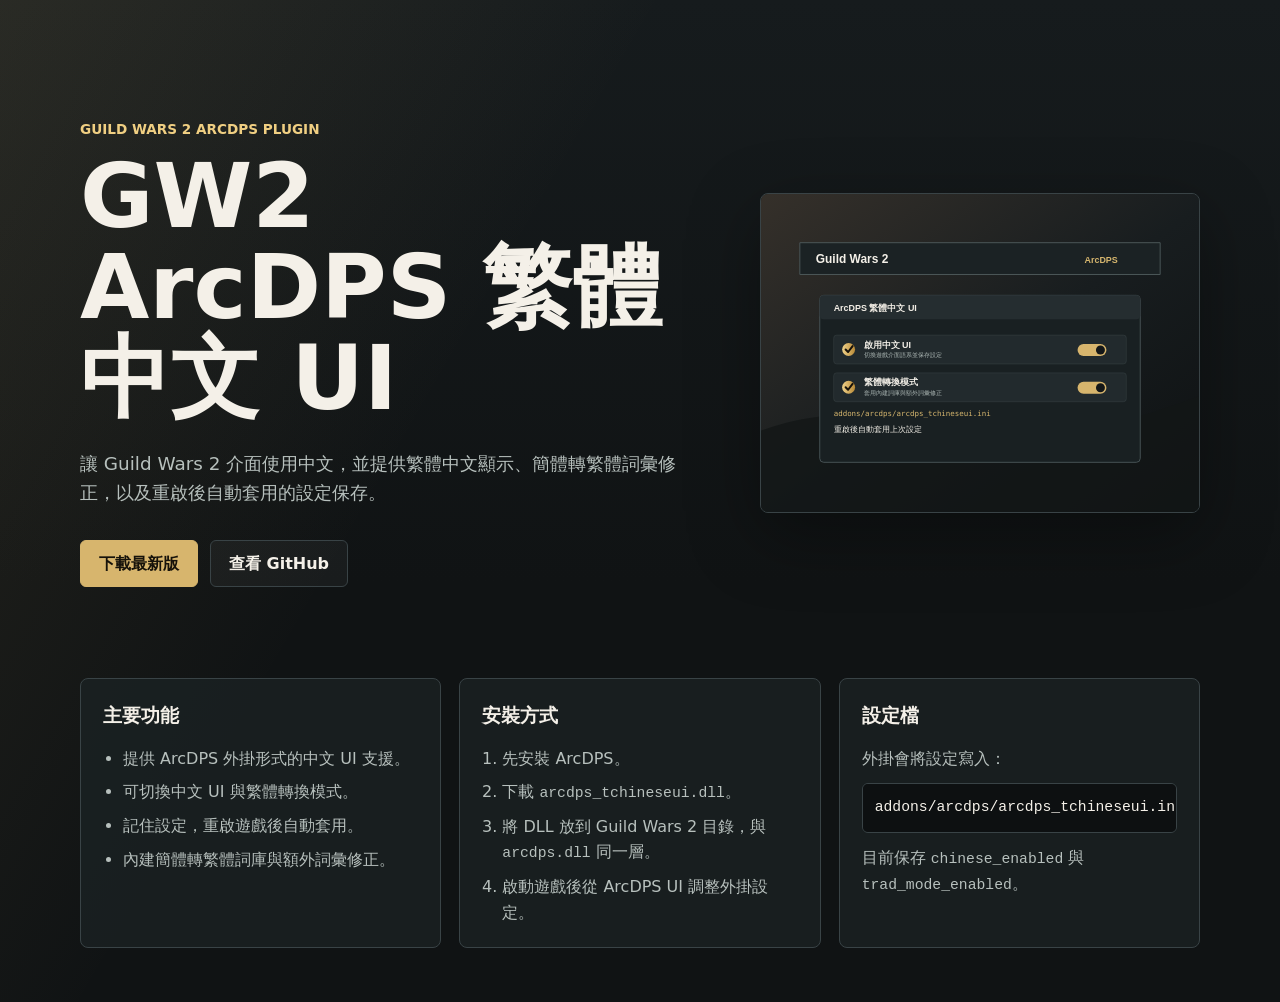
==== docs/index.html @ 7a583721 "docs: add GitHub Pages site" ====
<!doctype html>
<html lang="zh-Hant">
  <head>
    <meta charset="utf-8">
    <meta name="viewport" content="width=device-width, initial-scale=1">
    <meta name="description" content="GW2 ArcDPS 繁體中文 UI 外掛，提供 Guild Wars 2 中文介面、繁體轉換與設定保存。">
    <title>GW2 ArcDPS 繁體中文 UI</title>
    <link rel="stylesheet" href="./styles.css">
  </head>
  <body>
    <main>
      <section class="hero" aria-labelledby="page-title">
        <div class="hero-copy">
          <p class="eyebrow">Guild Wars 2 ArcDPS Plugin</p>
          <h1 id="page-title">GW2 ArcDPS 繁體中文 UI</h1>
          <p class="lead">
            讓 Guild Wars 2 介面使用中文，並提供繁體中文顯示、簡體轉繁體詞彙修正，以及重啟後自動套用的設定保存。
          </p>
          <div class="actions" aria-label="主要操作">
            <a class="button primary" href="https://github.com/jakeuj/GW2-ArcDPS-TChineseUI/releases/latest">下載最新版</a>
            <a class="button secondary" href="https://github.com/jakeuj/GW2-ArcDPS-TChineseUI">查看 GitHub</a>
          </div>
        </div>
        <div class="preview" aria-label="外掛介面預覽">
          <img src="./assets/plugin-preview.svg" alt="ArcDPS 繁體中文 UI 外掛介面預覽">
        </div>
      </section>

      <section class="content-grid" aria-label="外掛資訊">
        <article>
          <h2>主要功能</h2>
          <ul>
            <li>提供 ArcDPS 外掛形式的中文 UI 支援。</li>
            <li>可切換中文 UI 與繁體轉換模式。</li>
            <li>記住設定，重啟遊戲後自動套用。</li>
            <li>內建簡體轉繁體詞庫與額外詞彙修正。</li>
          </ul>
        </article>

        <article>
          <h2>安裝方式</h2>
          <ol>
            <li>先安裝 ArcDPS。</li>
            <li>下載 <code>arcdps_tchineseui.dll</code>。</li>
            <li>將 DLL 放到 Guild Wars 2 目錄，與 <code>arcdps.dll</code> 同一層。</li>
            <li>啟動遊戲後從 ArcDPS UI 調整外掛設定。</li>
          </ol>
        </article>

        <article>
          <h2>設定檔</h2>
          <p>外掛會將設定寫入：</p>
          <pre><code>addons/arcdps/arcdps_tchineseui.ini</code></pre>
          <p>目前保存 <code>chinese_enabled</code> 與 <code>trad_mode_enabled</code>。</p>
        </article>
      </section>
    </main>
  </body>
</html>
---- docs/styles.css ----
:root {
  color-scheme: dark;
  --bg: #101314;
  --panel: #1a2022;
  --panel-strong: #242b2e;
  --text: #f4f0e8;
  --muted: #b7c0bd;
  --accent: #d7b56d;
  --accent-strong: #f0cf82;
  --line: #394346;
}

* {
  box-sizing: border-box;
}

body {
  margin: 0;
  min-height: 100vh;
  background:
    linear-gradient(120deg, rgba(215, 181, 109, 0.10), transparent 36%),
    linear-gradient(180deg, #161b1d 0%, var(--bg) 58%);
  color: var(--text);
  font-family: Inter, "Noto Sans TC", "Microsoft JhengHei", system-ui, sans-serif;
  line-height: 1.6;
}

main {
  width: min(1120px, calc(100% - 32px));
  margin: 0 auto;
  padding: 56px 0;
}

.hero {
  display: grid;
  grid-template-columns: minmax(0, 1fr) minmax(320px, 440px);
  gap: 48px;
  align-items: center;
  min-height: 66vh;
}

.eyebrow {
  margin: 0 0 10px;
  color: var(--accent-strong);
  font-size: 0.85rem;
  font-weight: 700;
  text-transform: uppercase;
}

h1 {
  margin: 0;
  max-width: 760px;
  font-size: clamp(2.5rem, 7vw, 5.8rem);
  line-height: 1.02;
  letter-spacing: 0;
}

.lead {
  max-width: 680px;
  margin: 24px 0 0;
  color: var(--muted);
  font-size: 1.15rem;
}

.actions {
  display: flex;
  flex-wrap: wrap;
  gap: 12px;
  margin-top: 32px;
}

.button {
  display: inline-flex;
  align-items: center;
  justify-content: center;
  min-height: 44px;
  padding: 10px 18px;
  border: 1px solid var(--line);
  border-radius: 6px;
  color: var(--text);
  font-weight: 700;
  text-decoration: none;
}

.button.primary {
  background: var(--accent);
  border-color: var(--accent);
  color: #16120a;
}

.button.secondary {
  background: rgba(255, 255, 255, 0.04);
}

.preview {
  overflow: hidden;
  border: 1px solid var(--line);
  border-radius: 8px;
  background: var(--panel);
  box-shadow: 0 22px 70px rgba(0, 0, 0, 0.35);
}

.preview img {
  display: block;
  width: 100%;
  height: auto;
}

.content-grid {
  display: grid;
  grid-template-columns: repeat(3, minmax(0, 1fr));
  gap: 18px;
  margin-top: 28px;
}

article {
  min-height: 100%;
  padding: 22px;
  border: 1px solid var(--line);
  border-radius: 8px;
  background: rgba(26, 32, 34, 0.88);
}

h2 {
  margin: 0 0 14px;
  font-size: 1.2rem;
  letter-spacing: 0;
}

ul,
ol {
  margin: 0;
  padding-left: 1.25rem;
  color: var(--muted);
}

li + li {
  margin-top: 8px;
}

p {
  margin: 0;
  color: var(--muted);
}

p + pre,
pre + p {
  margin-top: 12px;
}

code {
  font-family: "SFMono-Regular", Consolas, monospace;
  font-size: 0.92em;
}

pre {
  overflow-x: auto;
  margin: 0;
  padding: 12px;
  border: 1px solid var(--line);
  border-radius: 6px;
  background: #0d1011;
}

@media (max-width: 880px) {
  main {
    padding: 32px 0;
  }

  .hero,
  .content-grid {
    grid-template-columns: 1fr;
  }

  .hero {
    gap: 28px;
    min-height: auto;
  }
}
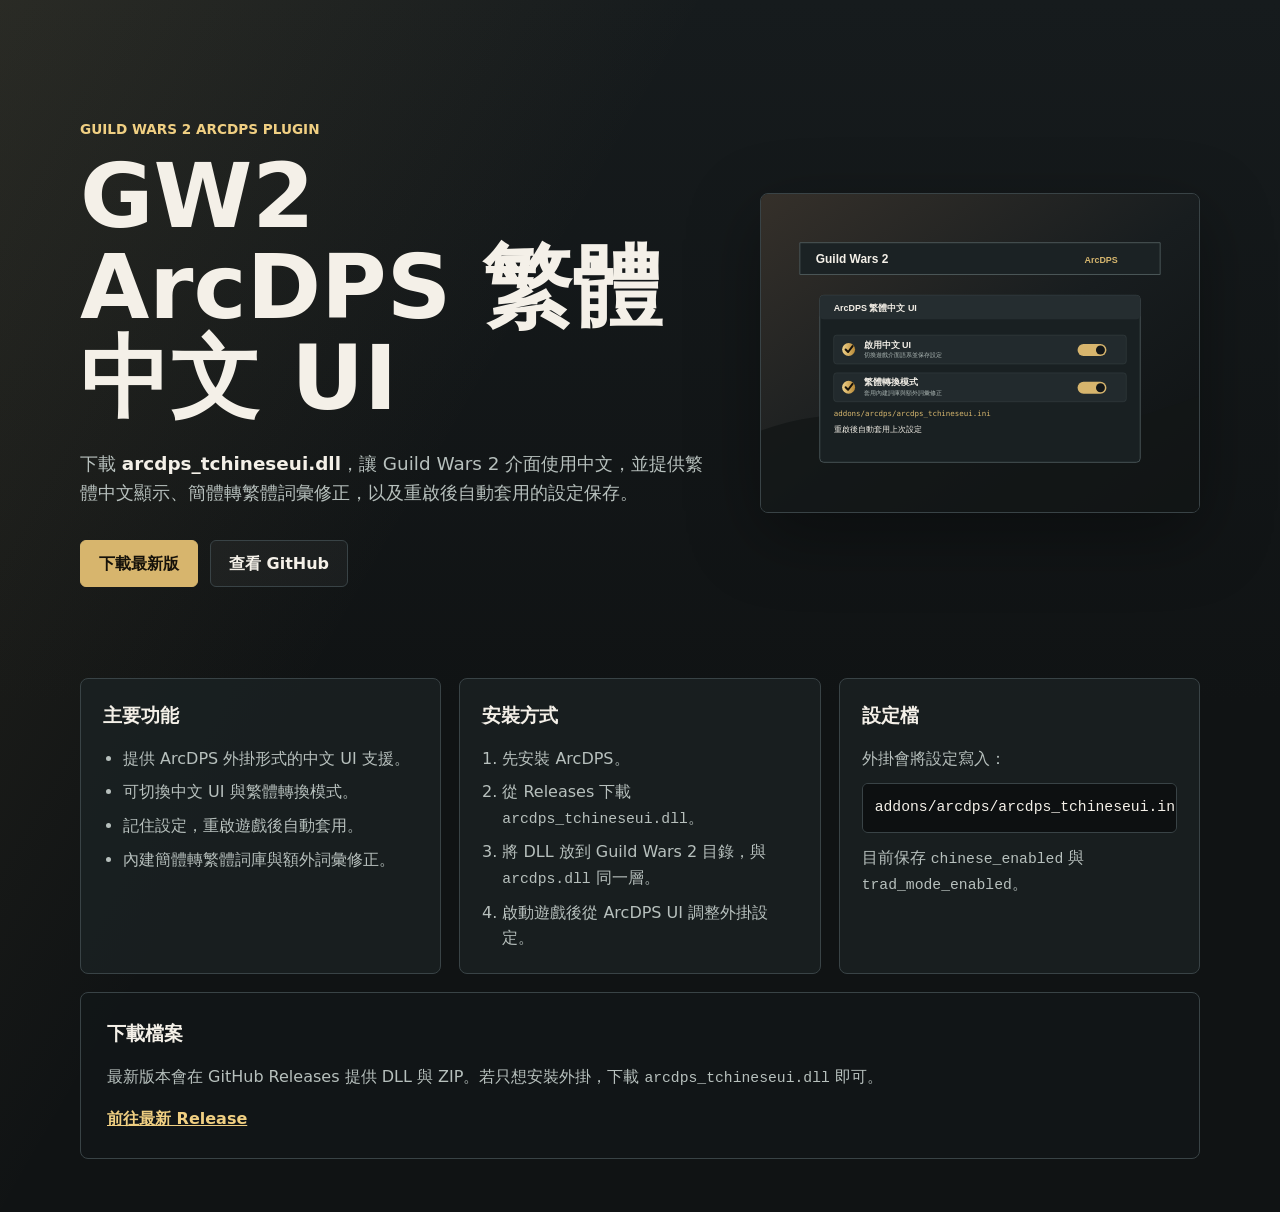
==== commit 41ec5285: "docs: optimize Pages SEO and custom domain" ====
--- a/docs/index.html
+++ b/docs/index.html
@@ -3,8 +3,23 @@
   <head>
     <meta charset="utf-8">
     <meta name="viewport" content="width=device-width, initial-scale=1">
-    <meta name="description" content="GW2 ArcDPS 繁體中文 UI 外掛，提供 Guild Wars 2 中文介面、繁體轉換與設定保存。">
-    <title>GW2 ArcDPS 繁體中文 UI</title>
+    <meta name="description" content="GW2 ArcDPS 繁體中文 UI 外掛，提供 Guild Wars 2 中文介面、繁體轉換、詞彙修正與設定保存。下載 arcdps_tchineseui.dll 並放到 GW2 目錄即可使用。">
+    <meta name="robots" content="index,follow,max-image-preview:large">
+    <meta name="theme-color" content="#101314">
+    <link rel="canonical" href="https://gw2.jakeuj.com/">
+    <meta property="og:locale" content="zh_TW">
+    <meta property="og:type" content="website">
+    <meta property="og:site_name" content="GW2 ArcDPS 繁體中文 UI">
+    <meta property="og:title" content="GW2 ArcDPS 繁體中文 UI 外掛">
+    <meta property="og:description" content="提供 Guild Wars 2 中文介面、繁體轉換、詞彙修正與設定保存的 ArcDPS 外掛。">
+    <meta property="og:url" content="https://gw2.jakeuj.com/">
+    <meta property="og:image" content="https://gw2.jakeuj.com/assets/plugin-preview.svg">
+    <meta property="og:image:alt" content="GW2 ArcDPS 繁體中文 UI 外掛介面預覽">
+    <meta name="twitter:card" content="summary_large_image">
+    <meta name="twitter:title" content="GW2 ArcDPS 繁體中文 UI 外掛">
+    <meta name="twitter:description" content="提供 Guild Wars 2 中文介面、繁體轉換、詞彙修正與設定保存的 ArcDPS 外掛。">
+    <meta name="twitter:image" content="https://gw2.jakeuj.com/assets/plugin-preview.svg">
+    <title>GW2 ArcDPS 繁體中文 UI 外掛 | Guild Wars 2 中文介面</title>
     <link rel="stylesheet" href="./styles.css">
   </head>
   <body>
@@ -14,7 +29,7 @@
           <p class="eyebrow">Guild Wars 2 ArcDPS Plugin</p>
           <h1 id="page-title">GW2 ArcDPS 繁體中文 UI</h1>
           <p class="lead">
-            讓 Guild Wars 2 介面使用中文，並提供繁體中文顯示、簡體轉繁體詞彙修正，以及重啟後自動套用的設定保存。
+            下載 <strong>arcdps_tchineseui.dll</strong>，讓 Guild Wars 2 介面使用中文，並提供繁體中文顯示、簡體轉繁體詞彙修正，以及重啟後自動套用的設定保存。
           </p>
           <div class="actions" aria-label="主要操作">
             <a class="button primary" href="https://github.com/jakeuj/GW2-ArcDPS-TChineseUI/releases/latest">下載最新版</a>
@@ -41,7 +56,7 @@
           <h2>安裝方式</h2>
           <ol>
             <li>先安裝 ArcDPS。</li>
-            <li>下載 <code>arcdps_tchineseui.dll</code>。</li>
+            <li>從 Releases 下載 <code>arcdps_tchineseui.dll</code>。</li>
             <li>將 DLL 放到 Guild Wars 2 目錄，與 <code>arcdps.dll</code> 同一層。</li>
             <li>啟動遊戲後從 ArcDPS UI 調整外掛設定。</li>
           </ol>
@@ -54,6 +69,15 @@
           <p>目前保存 <code>chinese_enabled</code> 與 <code>trad_mode_enabled</code>。</p>
         </article>
       </section>
+
+      <section class="details" aria-labelledby="download-title">
+        <h2 id="download-title">下載檔案</h2>
+        <p>
+          最新版本會在 GitHub Releases 提供 DLL 與 ZIP。若只想安裝外掛，下載
+          <code>arcdps_tchineseui.dll</code> 即可。
+        </p>
+        <a class="text-link" href="https://github.com/jakeuj/GW2-ArcDPS-TChineseUI/releases/latest">前往最新 Release</a>
+      </section>
     </main>
   </body>
 </html>
--- a/docs/styles.css
+++ b/docs/styles.css
@@ -62,6 +62,11 @@
   font-size: 1.15rem;
 }
 
+.lead strong {
+  color: var(--text);
+  font-weight: 700;
+}
+
 .actions {
   display: flex;
   flex-wrap: wrap;
@@ -121,6 +126,14 @@
   background: rgba(26, 32, 34, 0.88);
 }
 
+.details {
+  margin-top: 18px;
+  padding: 26px;
+  border: 1px solid var(--line);
+  border-radius: 8px;
+  background: rgba(18, 22, 23, 0.92);
+}
+
 h2 {
   margin: 0 0 14px;
   font-size: 1.2rem;
@@ -146,6 +159,13 @@
 p + pre,
 pre + p {
   margin-top: 12px;
+}
+
+.text-link {
+  display: inline-flex;
+  margin-top: 16px;
+  color: var(--accent-strong);
+  font-weight: 700;
 }
 
 code {
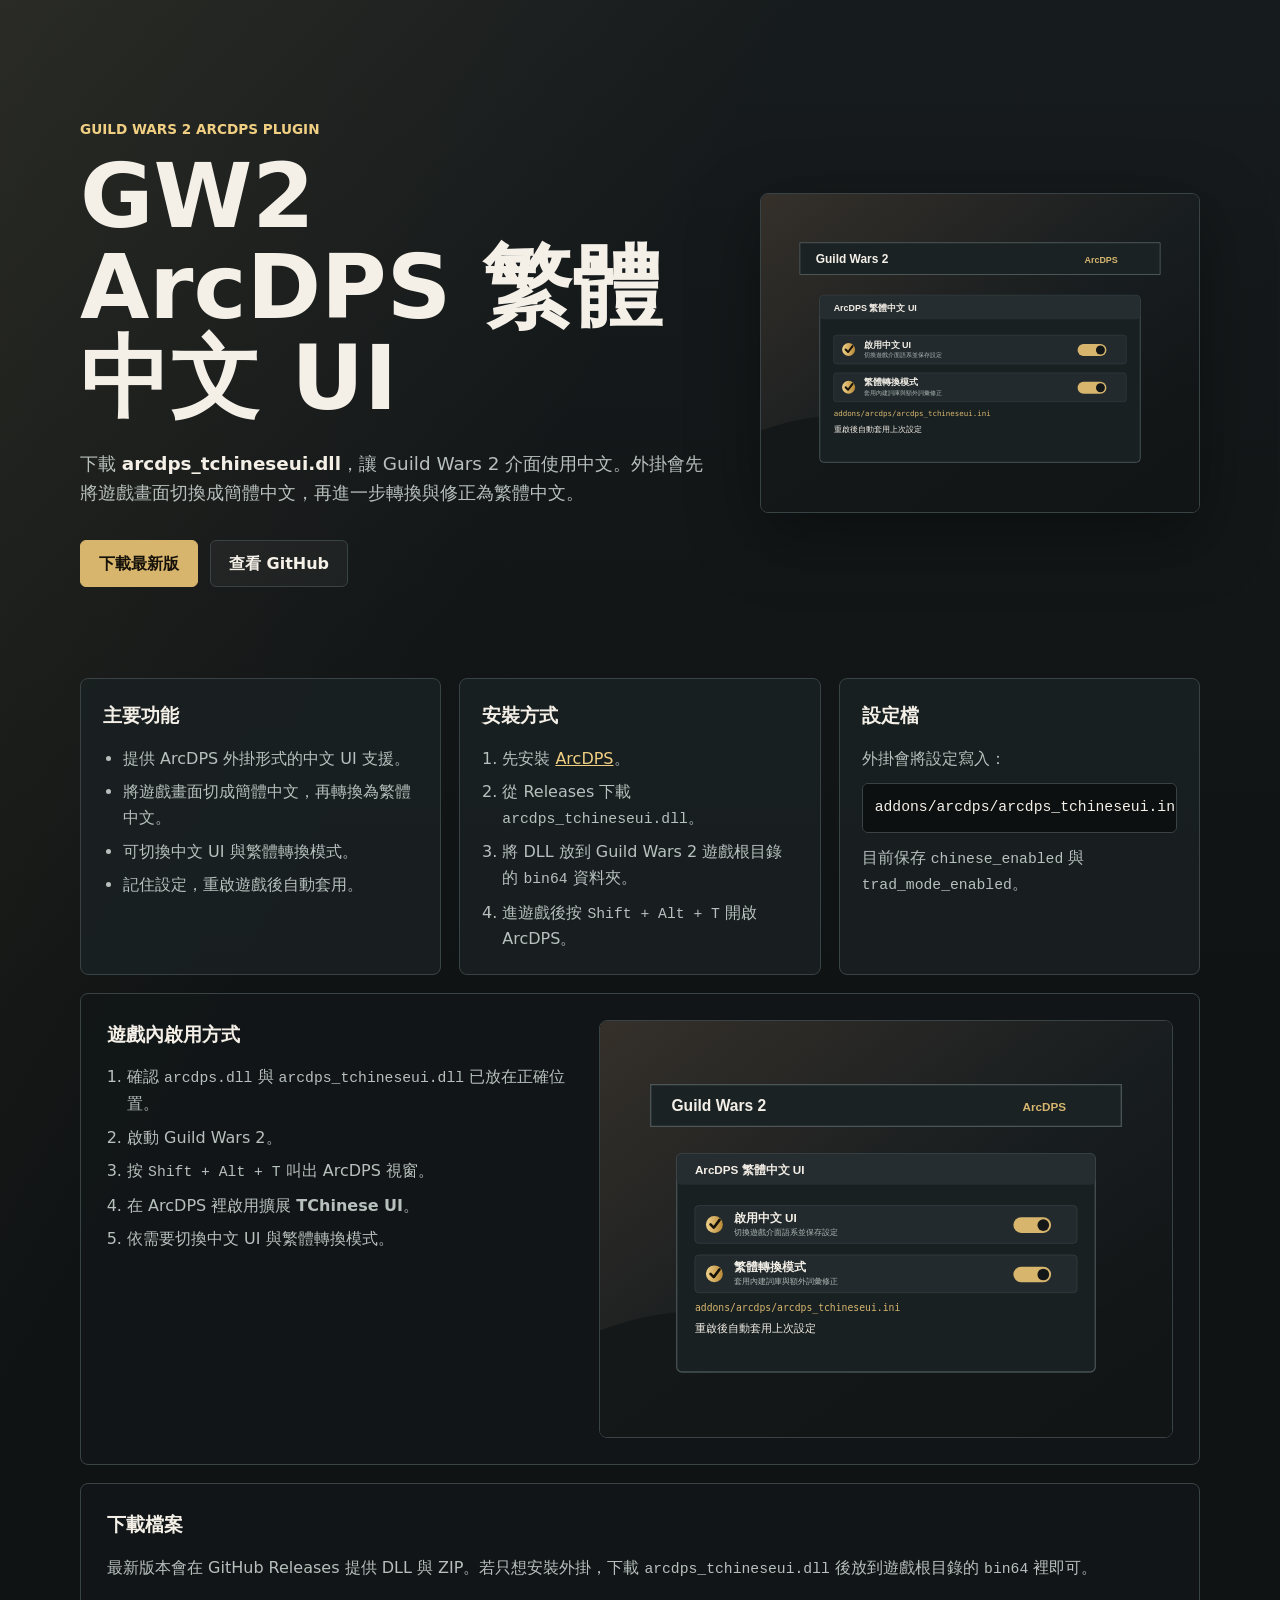
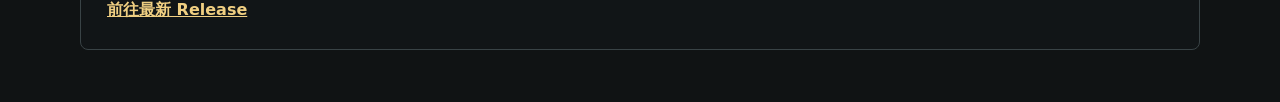
==== commit 7e22f685: "docs: improve installation instructions" ====
--- a/docs/index.html
+++ b/docs/index.html
@@ -3,7 +3,7 @@
   <head>
     <meta charset="utf-8">
     <meta name="viewport" content="width=device-width, initial-scale=1">
-    <meta name="description" content="GW2 ArcDPS 繁體中文 UI 外掛，提供 Guild Wars 2 中文介面、繁體轉換、詞彙修正與設定保存。下載 arcdps_tchineseui.dll 並放到 GW2 目錄即可使用。">
+    <meta name="description" content="GW2 ArcDPS 繁體中文 UI 外掛，提供 Guild Wars 2 中文介面。先將遊戲畫面切成簡體中文，再轉換與修正為繁體中文，並保存使用者設定。">
     <meta name="robots" content="index,follow,max-image-preview:large">
     <meta name="theme-color" content="#101314">
     <link rel="canonical" href="https://gw2.jakeuj.com/">
@@ -11,13 +11,13 @@
     <meta property="og:type" content="website">
     <meta property="og:site_name" content="GW2 ArcDPS 繁體中文 UI">
     <meta property="og:title" content="GW2 ArcDPS 繁體中文 UI 外掛">
-    <meta property="og:description" content="提供 Guild Wars 2 中文介面、繁體轉換、詞彙修正與設定保存的 ArcDPS 外掛。">
+    <meta property="og:description" content="提供 Guild Wars 2 中文介面的 ArcDPS 外掛，將遊戲畫面切成簡體中文後再轉換與修正為繁體中文。">
     <meta property="og:url" content="https://gw2.jakeuj.com/">
     <meta property="og:image" content="https://gw2.jakeuj.com/assets/plugin-preview.svg">
     <meta property="og:image:alt" content="GW2 ArcDPS 繁體中文 UI 外掛介面預覽">
     <meta name="twitter:card" content="summary_large_image">
     <meta name="twitter:title" content="GW2 ArcDPS 繁體中文 UI 外掛">
-    <meta name="twitter:description" content="提供 Guild Wars 2 中文介面、繁體轉換、詞彙修正與設定保存的 ArcDPS 外掛。">
+    <meta name="twitter:description" content="提供 Guild Wars 2 中文介面的 ArcDPS 外掛，將遊戲畫面切成簡體中文後再轉換與修正為繁體中文。">
     <meta name="twitter:image" content="https://gw2.jakeuj.com/assets/plugin-preview.svg">
     <title>GW2 ArcDPS 繁體中文 UI 外掛 | Guild Wars 2 中文介面</title>
     <link rel="stylesheet" href="./styles.css">
@@ -29,7 +29,7 @@
           <p class="eyebrow">Guild Wars 2 ArcDPS Plugin</p>
           <h1 id="page-title">GW2 ArcDPS 繁體中文 UI</h1>
           <p class="lead">
-            下載 <strong>arcdps_tchineseui.dll</strong>，讓 Guild Wars 2 介面使用中文，並提供繁體中文顯示、簡體轉繁體詞彙修正，以及重啟後自動套用的設定保存。
+            下載 <strong>arcdps_tchineseui.dll</strong>，讓 Guild Wars 2 介面使用中文。外掛會先將遊戲畫面切換成簡體中文，再進一步轉換與修正為繁體中文。
           </p>
           <div class="actions" aria-label="主要操作">
             <a class="button primary" href="https://github.com/jakeuj/GW2-ArcDPS-TChineseUI/releases/latest">下載最新版</a>
@@ -46,19 +46,19 @@
           <h2>主要功能</h2>
           <ul>
             <li>提供 ArcDPS 外掛形式的中文 UI 支援。</li>
+            <li>將遊戲畫面切成簡體中文，再轉換為繁體中文。</li>
             <li>可切換中文 UI 與繁體轉換模式。</li>
             <li>記住設定，重啟遊戲後自動套用。</li>
-            <li>內建簡體轉繁體詞庫與額外詞彙修正。</li>
           </ul>
         </article>
 
         <article>
           <h2>安裝方式</h2>
           <ol>
-            <li>先安裝 ArcDPS。</li>
+            <li>先安裝 <a href="https://www.deltaconnected.com/arcdps/">ArcDPS</a>。</li>
             <li>從 Releases 下載 <code>arcdps_tchineseui.dll</code>。</li>
-            <li>將 DLL 放到 Guild Wars 2 目錄，與 <code>arcdps.dll</code> 同一層。</li>
-            <li>啟動遊戲後從 ArcDPS UI 調整外掛設定。</li>
+            <li>將 DLL 放到 Guild Wars 2 遊戲根目錄的 <code>bin64</code> 資料夾。</li>
+            <li>進遊戲後按 <code>Shift + Alt + T</code> 開啟 ArcDPS。</li>
           </ol>
         </article>
 
@@ -70,11 +70,28 @@
         </article>
       </section>
 
+      <section class="walkthrough" aria-labelledby="usage-title">
+        <div>
+          <h2 id="usage-title">遊戲內啟用方式</h2>
+          <ol>
+            <li>確認 <code>arcdps.dll</code> 與 <code>arcdps_tchineseui.dll</code> 已放在正確位置。</li>
+            <li>啟動 Guild Wars 2。</li>
+            <li>按 <code>Shift + Alt + T</code> 叫出 ArcDPS 視窗。</li>
+            <li>在 ArcDPS 裡啟用擴展 <strong>TChinese UI</strong>。</li>
+            <li>依需要切換中文 UI 與繁體轉換模式。</li>
+          </ol>
+        </div>
+        <div class="effect" aria-label="TChinese UI 效果預覽">
+          <video autoplay loop muted playsinline preload="metadata" poster="./assets/plugin-preview.svg">
+            <source src="./assets/tchinese-ui-demo.mp4" type="video/mp4">
+          </video>
+        </div>
+      </section>
+
       <section class="details" aria-labelledby="download-title">
         <h2 id="download-title">下載檔案</h2>
         <p>
-          最新版本會在 GitHub Releases 提供 DLL 與 ZIP。若只想安裝外掛，下載
-          <code>arcdps_tchineseui.dll</code> 即可。
+          最新版本會在 GitHub Releases 提供 DLL 與 ZIP。若只想安裝外掛，下載 <code>arcdps_tchineseui.dll</code> 後放到遊戲根目錄的 <code>bin64</code> 裡即可。
         </p>
         <a class="text-link" href="https://github.com/jakeuj/GW2-ArcDPS-TChineseUI/releases/latest">前往最新 Release</a>
       </section>
--- a/docs/styles.css
+++ b/docs/styles.css
@@ -151,6 +151,10 @@
   margin-top: 8px;
 }
 
+a {
+  color: var(--accent-strong);
+}
+
 p {
   margin: 0;
   color: var(--muted);
@@ -168,6 +172,34 @@
   font-weight: 700;
 }
 
+.walkthrough {
+  display: grid;
+  grid-template-columns: minmax(0, 0.9fr) minmax(320px, 1.1fr);
+  gap: 22px;
+  margin-top: 18px;
+  padding: 26px;
+  border: 1px solid var(--line);
+  border-radius: 8px;
+  background: rgba(18, 22, 23, 0.92);
+}
+
+.walkthrough ol {
+  margin-top: 0;
+}
+
+.effect {
+  overflow: hidden;
+  border: 1px solid var(--line);
+  border-radius: 8px;
+  background: #0d1011;
+}
+
+.effect video {
+  display: block;
+  width: 100%;
+  height: auto;
+}
+
 code {
   font-family: "SFMono-Regular", Consolas, monospace;
   font-size: 0.92em;
@@ -188,6 +220,7 @@
   }
 
   .hero,
+  .walkthrough,
   .content-grid {
     grid-template-columns: 1fr;
   }
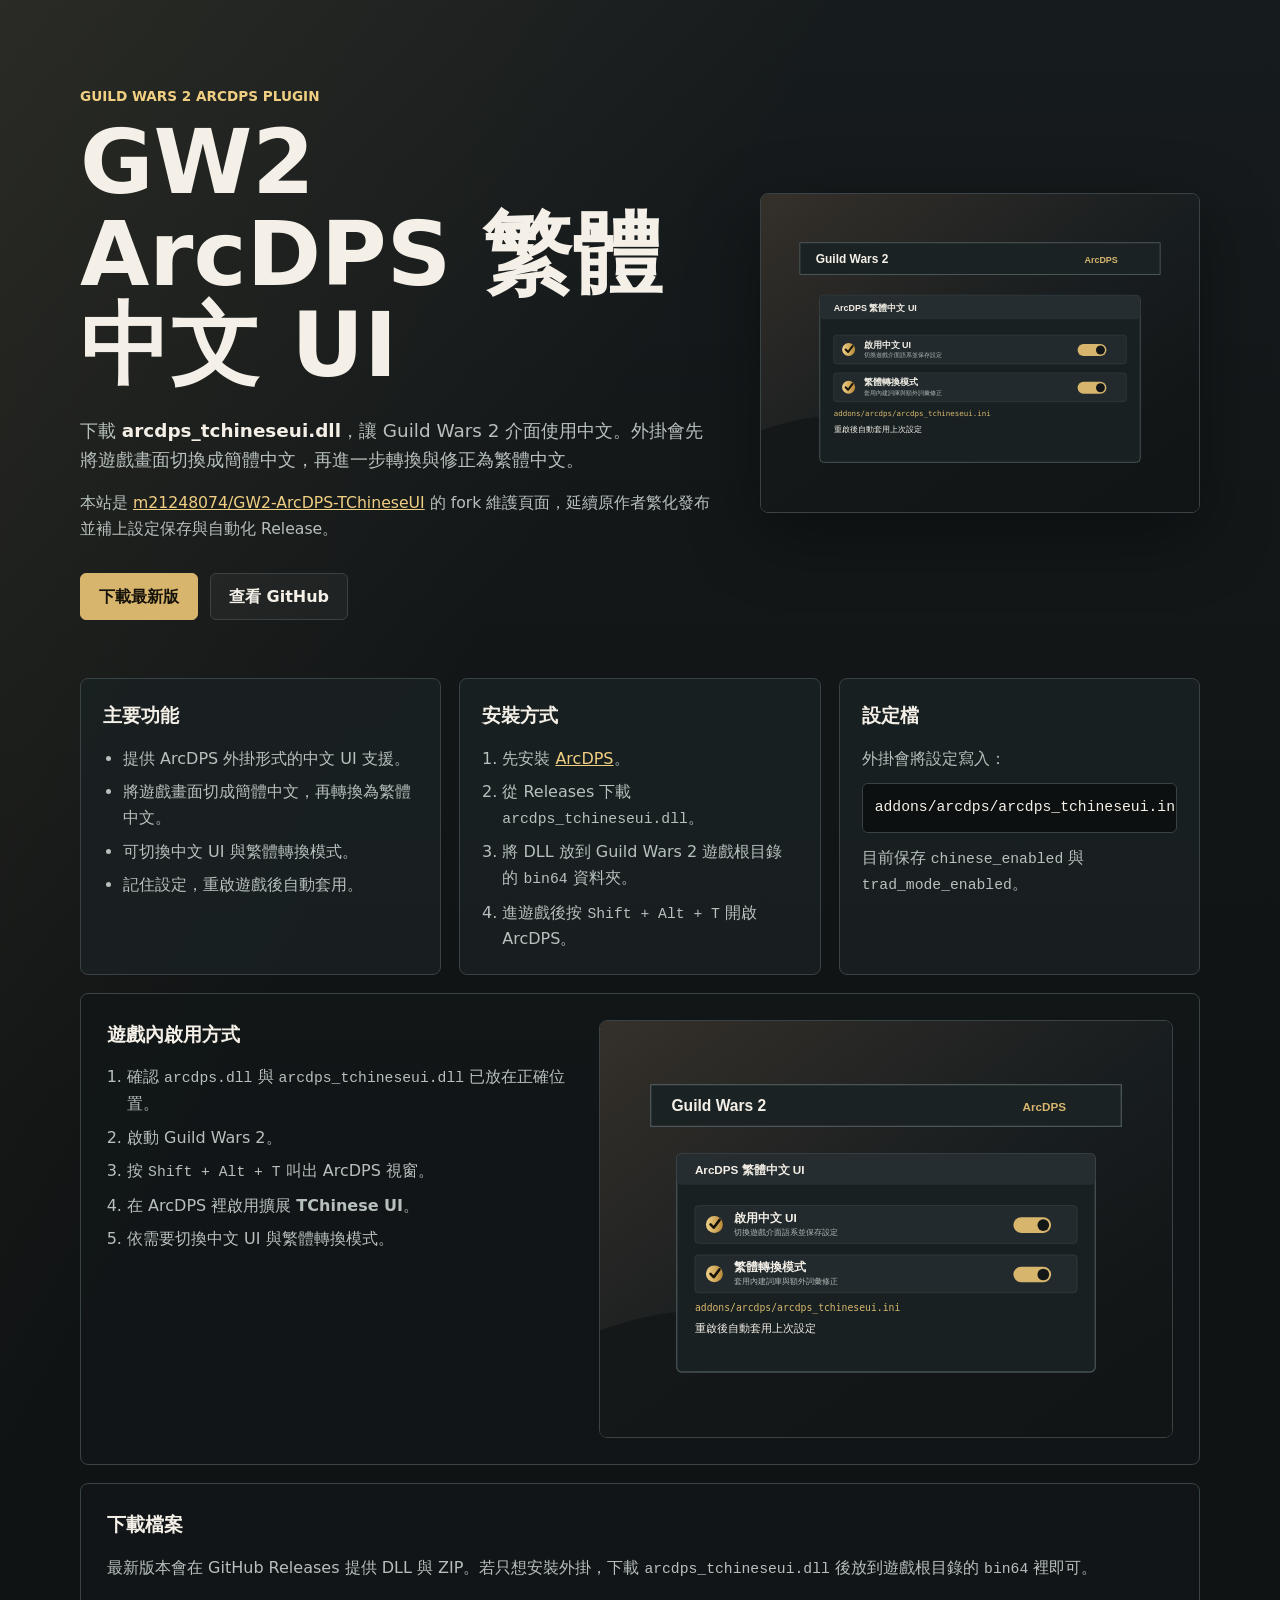
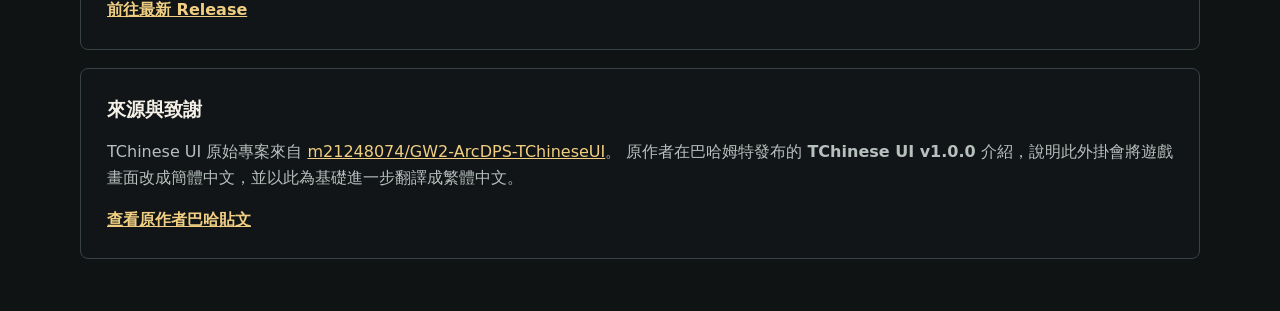
==== commit ba7c7c89: "docs: add upstream and original author credits" ====
--- a/docs/index.html
+++ b/docs/index.html
@@ -7,6 +7,11 @@
     <meta name="robots" content="index,follow,max-image-preview:large">
     <meta name="theme-color" content="#101314">
     <link rel="canonical" href="https://gw2.jakeuj.com/">
+    <link rel="icon" href="./assets/favicon.svg" type="image/svg+xml">
+    <link rel="alternate icon" href="./assets/icon-192.png" type="image/png">
+    <link rel="apple-touch-icon" href="./assets/apple-touch-icon.png">
+    <meta name="application-name" content="GW2 ArcDPS 繁體中文 UI">
+    <meta name="apple-mobile-web-app-title" content="GW2 ArcDPS 繁體中文 UI">
     <meta property="og:locale" content="zh_TW">
     <meta property="og:type" content="website">
     <meta property="og:site_name" content="GW2 ArcDPS 繁體中文 UI">
@@ -30,6 +35,9 @@
           <h1 id="page-title">GW2 ArcDPS 繁體中文 UI</h1>
           <p class="lead">
             下載 <strong>arcdps_tchineseui.dll</strong>，讓 Guild Wars 2 介面使用中文。外掛會先將遊戲畫面切換成簡體中文，再進一步轉換與修正為繁體中文。
+          </p>
+          <p class="fork-note">
+            本站是 <a href="https://github.com/m21248074/GW2-ArcDPS-TChineseUI">m21248074/GW2-ArcDPS-TChineseUI</a> 的 fork 維護頁面，延續原作者繁化發布並補上設定保存與自動化 Release。
           </p>
           <div class="actions" aria-label="主要操作">
             <a class="button primary" href="https://github.com/jakeuj/GW2-ArcDPS-TChineseUI/releases/latest">下載最新版</a>
@@ -95,6 +103,15 @@
         </p>
         <a class="text-link" href="https://github.com/jakeuj/GW2-ArcDPS-TChineseUI/releases/latest">前往最新 Release</a>
       </section>
+
+      <section class="details" aria-labelledby="credits-title">
+        <h2 id="credits-title">來源與致謝</h2>
+        <p>
+          TChinese UI 原始專案來自 <a href="https://github.com/m21248074/GW2-ArcDPS-TChineseUI">m21248074/GW2-ArcDPS-TChineseUI</a>。
+          原作者在巴哈姆特發布的 <strong>TChinese UI v1.0.0</strong> 介紹，說明此外掛會將遊戲畫面改成簡體中文，並以此為基礎進一步翻譯成繁體中文。
+        </p>
+        <a class="text-link" href="https://forum.gamer.com.tw/C.php?bsn=16901&amp;snA=29614&amp;tnum=9">查看原作者巴哈貼文</a>
+      </section>
     </main>
   </body>
 </html>
--- a/docs/styles.css
+++ b/docs/styles.css
@@ -67,6 +67,12 @@
   font-weight: 700;
 }
 
+.fork-note {
+  max-width: 680px;
+  margin-top: 16px;
+  font-size: 0.98rem;
+}
+
 .actions {
   display: flex;
   flex-wrap: wrap;
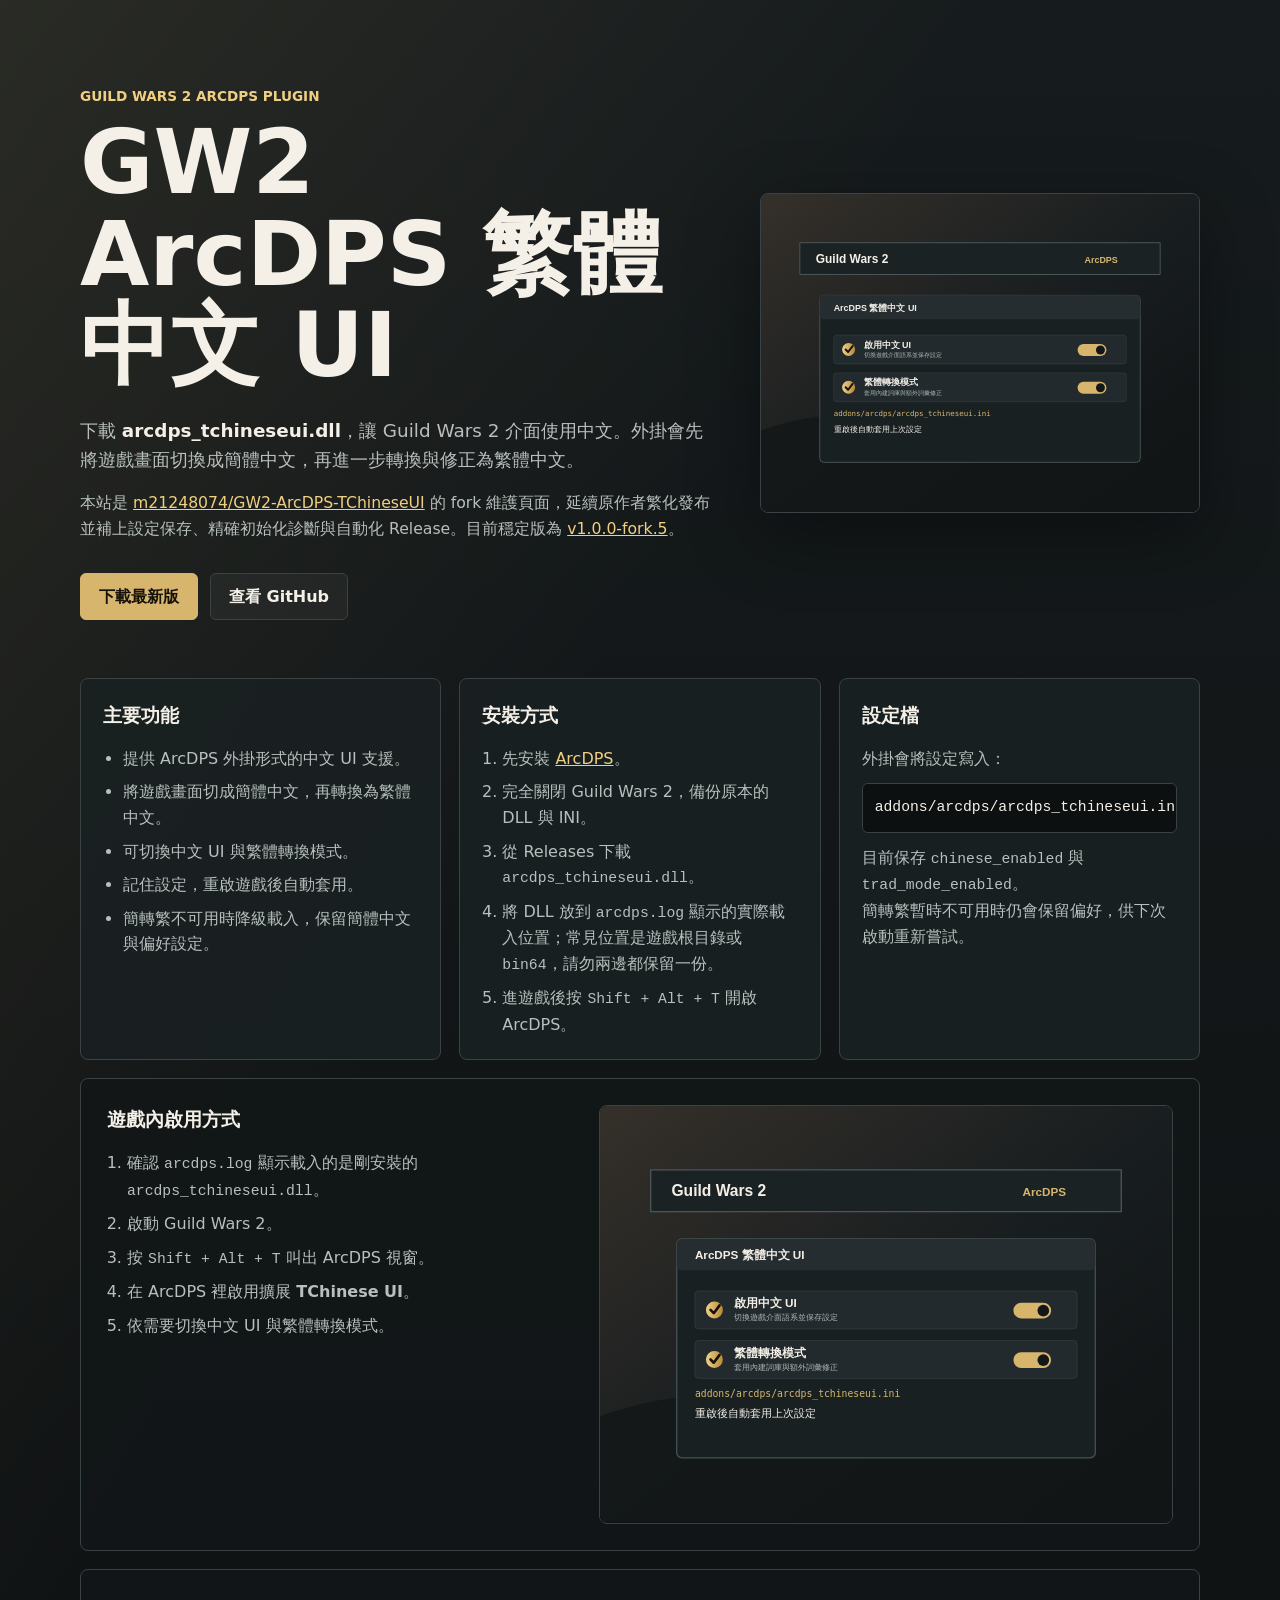
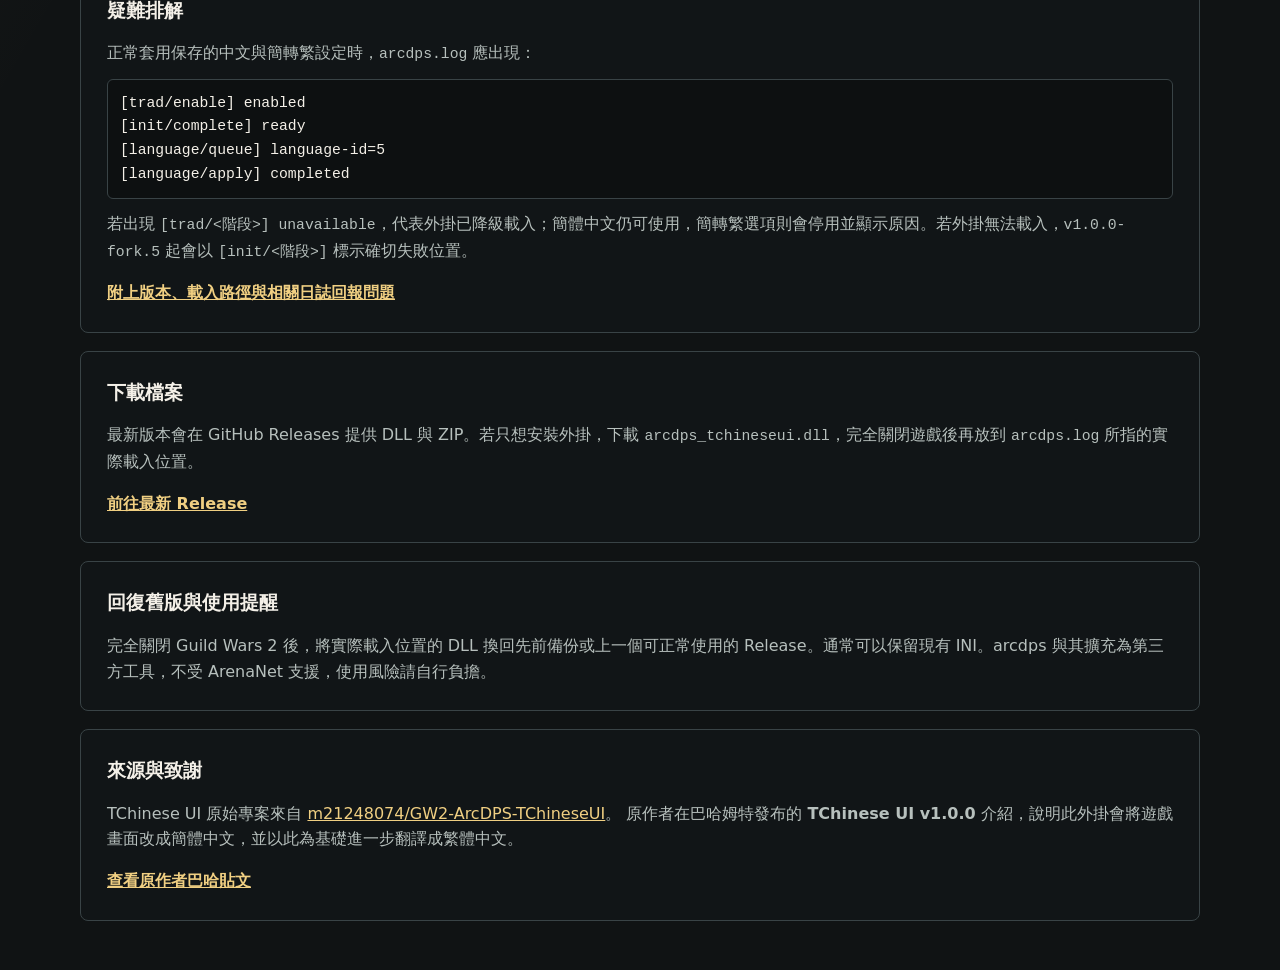
==== commit 355d85f3: "docs: update fork release guidance" ====
--- a/docs/index.html
+++ b/docs/index.html
@@ -37,7 +37,7 @@
             下載 <strong>arcdps_tchineseui.dll</strong>，讓 Guild Wars 2 介面使用中文。外掛會先將遊戲畫面切換成簡體中文，再進一步轉換與修正為繁體中文。
           </p>
           <p class="fork-note">
-            本站是 <a href="https://github.com/m21248074/GW2-ArcDPS-TChineseUI">m21248074/GW2-ArcDPS-TChineseUI</a> 的 fork 維護頁面，延續原作者繁化發布並補上設定保存與自動化 Release。
+            本站是 <a href="https://github.com/m21248074/GW2-ArcDPS-TChineseUI">m21248074/GW2-ArcDPS-TChineseUI</a> 的 fork 維護頁面，延續原作者繁化發布並補上設定保存、精確初始化診斷與自動化 Release。目前穩定版為 <a href="https://github.com/jakeuj/GW2-ArcDPS-TChineseUI/releases/tag/v1.0.0-fork.5">v1.0.0-fork.5</a>。
           </p>
           <div class="actions" aria-label="主要操作">
             <a class="button primary" href="https://github.com/jakeuj/GW2-ArcDPS-TChineseUI/releases/latest">下載最新版</a>
@@ -57,6 +57,7 @@
             <li>將遊戲畫面切成簡體中文，再轉換為繁體中文。</li>
             <li>可切換中文 UI 與繁體轉換模式。</li>
             <li>記住設定，重啟遊戲後自動套用。</li>
+            <li>簡轉繁不可用時降級載入，保留簡體中文與偏好設定。</li>
           </ul>
         </article>
 
@@ -64,8 +65,9 @@
           <h2>安裝方式</h2>
           <ol>
             <li>先安裝 <a href="https://www.deltaconnected.com/arcdps/">ArcDPS</a>。</li>
+            <li>完全關閉 Guild Wars 2，備份原本的 DLL 與 INI。</li>
             <li>從 Releases 下載 <code>arcdps_tchineseui.dll</code>。</li>
-            <li>將 DLL 放到 Guild Wars 2 遊戲根目錄的 <code>bin64</code> 資料夾。</li>
+            <li>將 DLL 放到 <code>arcdps.log</code> 顯示的實際載入位置；常見位置是遊戲根目錄或 <code>bin64</code>，請勿兩邊都保留一份。</li>
             <li>進遊戲後按 <code>Shift + Alt + T</code> 開啟 ArcDPS。</li>
           </ol>
         </article>
@@ -75,6 +77,7 @@
           <p>外掛會將設定寫入：</p>
           <pre><code>addons/arcdps/arcdps_tchineseui.ini</code></pre>
           <p>目前保存 <code>chinese_enabled</code> 與 <code>trad_mode_enabled</code>。</p>
+          <p>簡轉繁暫時不可用時仍會保留偏好，供下次啟動重新嘗試。</p>
         </article>
       </section>
 
@@ -82,7 +85,7 @@
         <div>
           <h2 id="usage-title">遊戲內啟用方式</h2>
           <ol>
-            <li>確認 <code>arcdps.dll</code> 與 <code>arcdps_tchineseui.dll</code> 已放在正確位置。</li>
+            <li>確認 <code>arcdps.log</code> 顯示載入的是剛安裝的 <code>arcdps_tchineseui.dll</code>。</li>
             <li>啟動 Guild Wars 2。</li>
             <li>按 <code>Shift + Alt + T</code> 叫出 ArcDPS 視窗。</li>
             <li>在 ArcDPS 裡啟用擴展 <strong>TChinese UI</strong>。</li>
@@ -96,12 +99,32 @@
         </div>
       </section>
 
+      <section class="details" aria-labelledby="troubleshooting-title">
+        <h2 id="troubleshooting-title">疑難排解</h2>
+        <p>正常套用保存的中文與簡轉繁設定時，<code>arcdps.log</code> 應出現：</p>
+        <pre><code>[trad/enable] enabled
+[init/complete] ready
+[language/queue] language-id=5
+[language/apply] completed</code></pre>
+        <p>
+          若出現 <code>[trad/&lt;階段&gt;] unavailable</code>，代表外掛已降級載入；簡體中文仍可使用，簡轉繁選項則會停用並顯示原因。若外掛無法載入，<code>v1.0.0-fork.5</code> 起會以 <code>[init/&lt;階段&gt;]</code> 標示確切失敗位置。
+        </p>
+        <a class="text-link" href="https://github.com/jakeuj/GW2-ArcDPS-TChineseUI/issues">附上版本、載入路徑與相關日誌回報問題</a>
+      </section>
+
       <section class="details" aria-labelledby="download-title">
         <h2 id="download-title">下載檔案</h2>
         <p>
-          最新版本會在 GitHub Releases 提供 DLL 與 ZIP。若只想安裝外掛，下載 <code>arcdps_tchineseui.dll</code> 後放到遊戲根目錄的 <code>bin64</code> 裡即可。
+          最新版本會在 GitHub Releases 提供 DLL 與 ZIP。若只想安裝外掛，下載 <code>arcdps_tchineseui.dll</code>，完全關閉遊戲後再放到 <code>arcdps.log</code> 所指的實際載入位置。
         </p>
         <a class="text-link" href="https://github.com/jakeuj/GW2-ArcDPS-TChineseUI/releases/latest">前往最新 Release</a>
+      </section>
+
+      <section class="details" aria-labelledby="rollback-title">
+        <h2 id="rollback-title">回復舊版與使用提醒</h2>
+        <p>
+          完全關閉 Guild Wars 2 後，將實際載入位置的 DLL 換回先前備份或上一個可正常使用的 Release。通常可以保留現有 INI。arcdps 與其擴充為第三方工具，不受 ArenaNet 支援，使用風險請自行負擔。
+        </p>
       </section>
 
       <section class="details" aria-labelledby="credits-title">
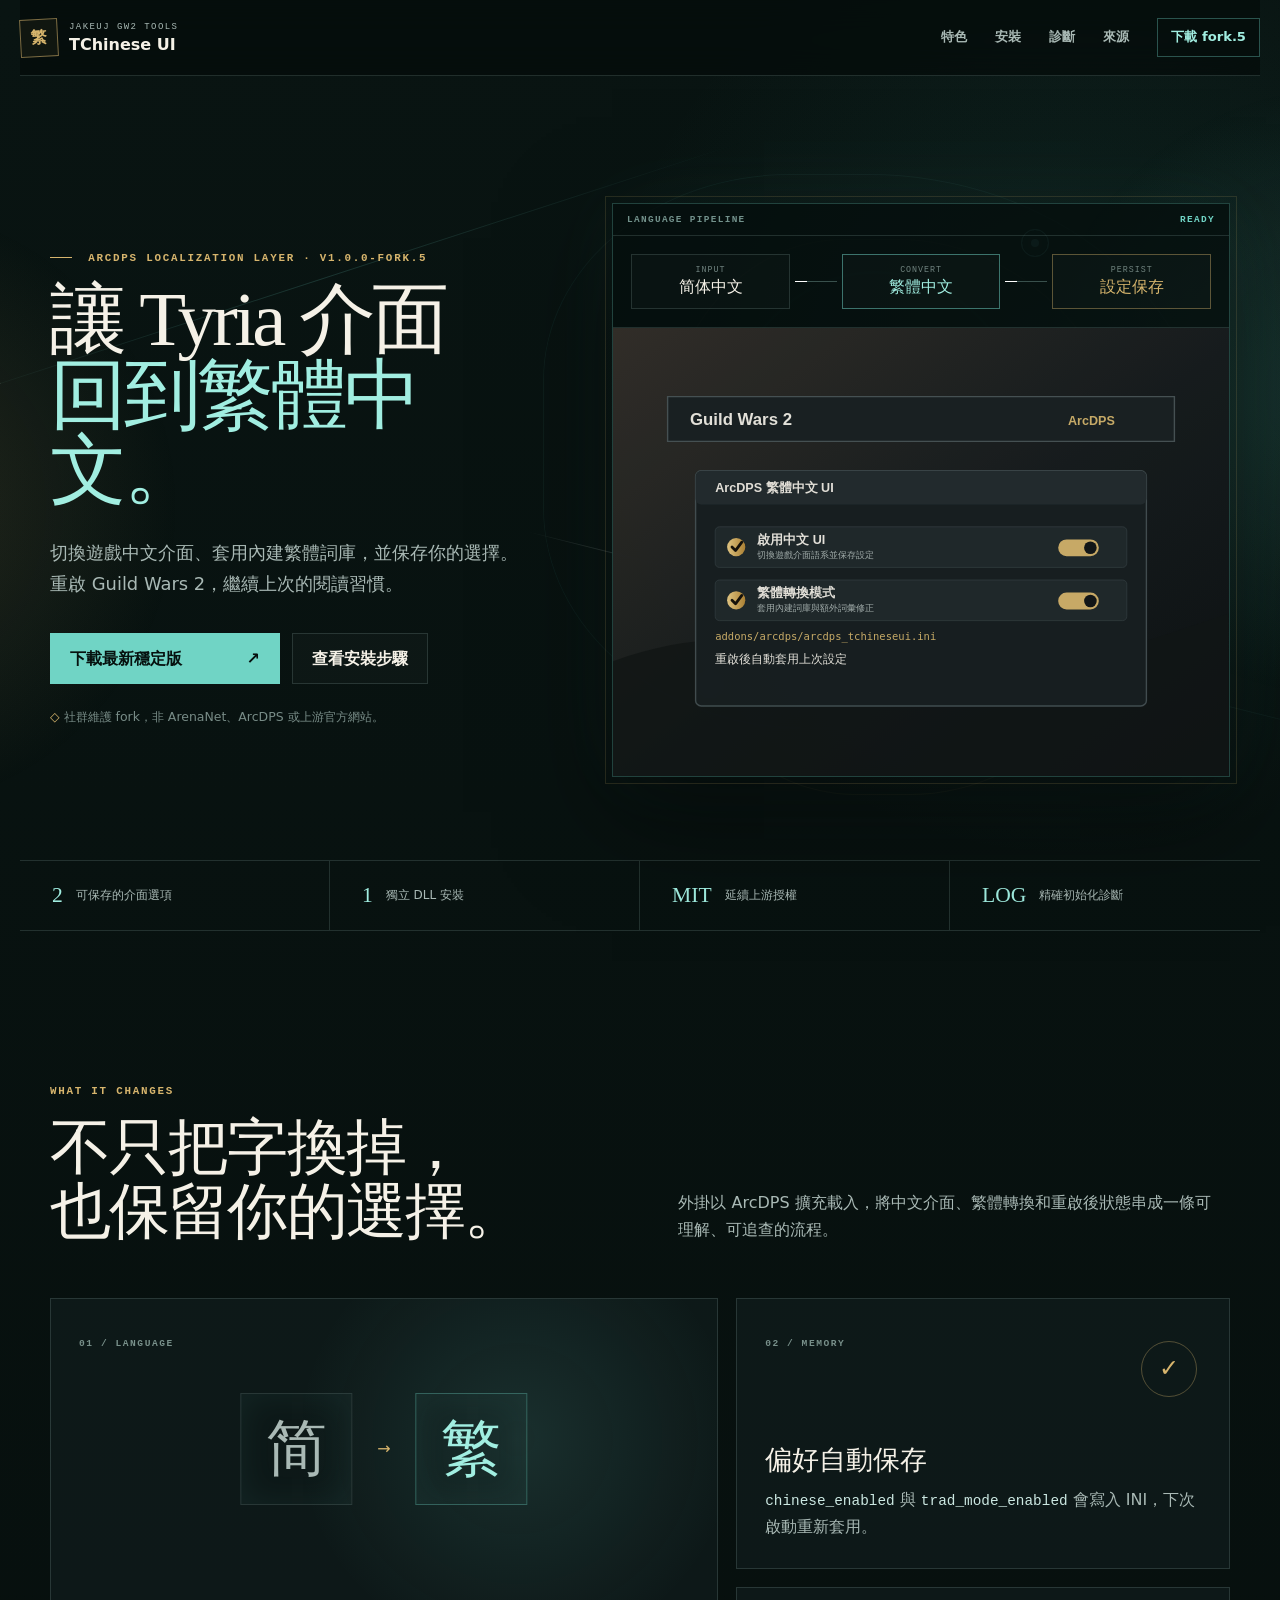
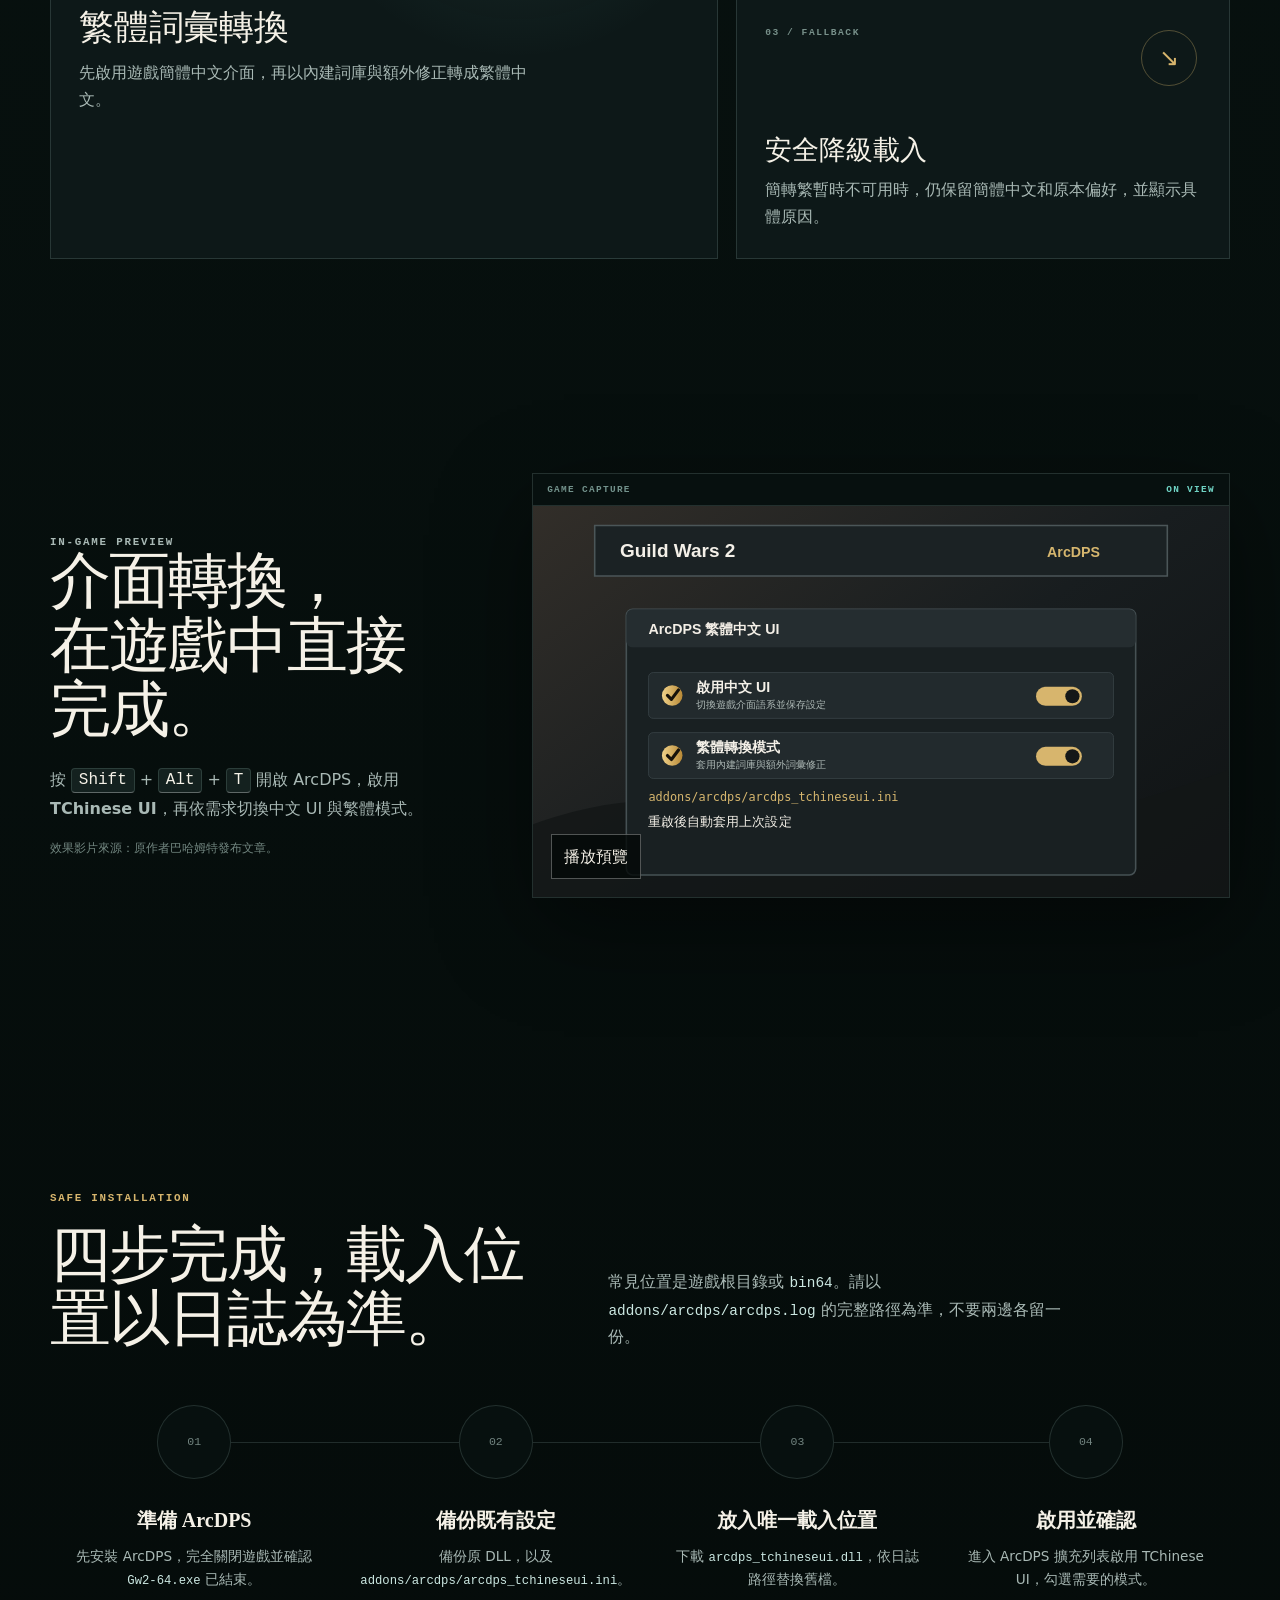
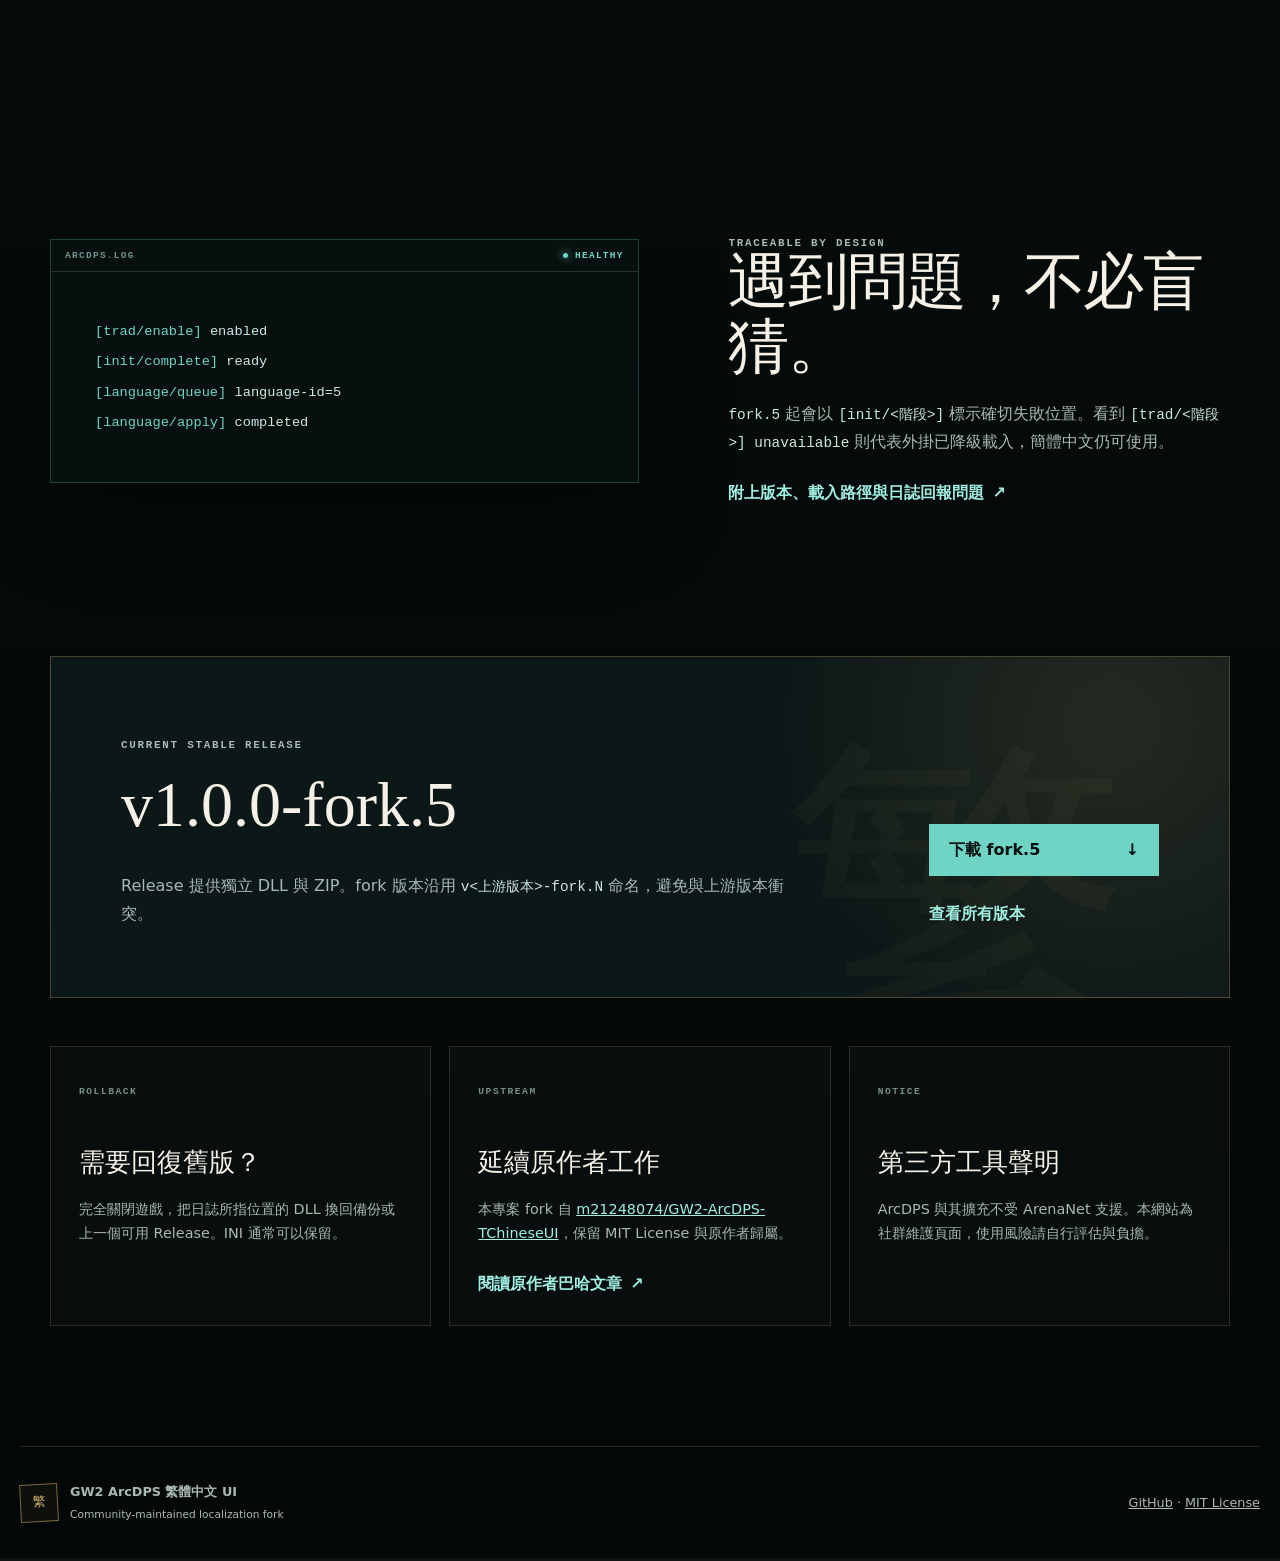
==== commit 813a45ea: "docs: redesign ArcDPS Traditional Chinese site" ====
--- a/docs/index.html
+++ b/docs/index.html
@@ -1,140 +1,229 @@
 <!doctype html>
-<html lang="zh-Hant">
+<html lang="zh-Hant-TW">
   <head>
     <meta charset="utf-8">
     <meta name="viewport" content="width=device-width, initial-scale=1">
-    <meta name="description" content="GW2 ArcDPS 繁體中文 UI 外掛，提供 Guild Wars 2 中文介面。先將遊戲畫面切成簡體中文，再轉換與修正為繁體中文，並保存使用者設定。">
+    <meta name="description" content="GW2 ArcDPS 繁體中文 UI 外掛：切換中文介面、套用繁體轉換、保存偏好，並提供安裝、診斷與安全回復指引。">
+    <meta name="author" content="jakeuj">
     <meta name="robots" content="index,follow,max-image-preview:large">
-    <meta name="theme-color" content="#101314">
+    <meta name="theme-color" content="#07100f">
     <link rel="canonical" href="https://gw2.jakeuj.com/">
     <link rel="icon" href="./assets/favicon.svg" type="image/svg+xml">
     <link rel="alternate icon" href="./assets/icon-192.png" type="image/png">
     <link rel="apple-touch-icon" href="./assets/apple-touch-icon.png">
+    <link rel="preload" href="./assets/plugin-preview.svg" as="image" type="image/svg+xml">
     <meta name="application-name" content="GW2 ArcDPS 繁體中文 UI">
-    <meta name="apple-mobile-web-app-title" content="GW2 ArcDPS 繁體中文 UI">
     <meta property="og:locale" content="zh_TW">
     <meta property="og:type" content="website">
     <meta property="og:site_name" content="GW2 ArcDPS 繁體中文 UI">
     <meta property="og:title" content="GW2 ArcDPS 繁體中文 UI 外掛">
-    <meta property="og:description" content="提供 Guild Wars 2 中文介面的 ArcDPS 外掛，將遊戲畫面切成簡體中文後再轉換與修正為繁體中文。">
+    <meta property="og:description" content="讓 Tyria 介面延續你的繁體中文使用習慣，並保存每次啟動的設定。">
     <meta property="og:url" content="https://gw2.jakeuj.com/">
     <meta property="og:image" content="https://gw2.jakeuj.com/assets/plugin-preview.svg">
-    <meta property="og:image:alt" content="GW2 ArcDPS 繁體中文 UI 外掛介面預覽">
+    <meta property="og:image:type" content="image/svg+xml">
+    <meta property="og:image:width" content="880">
+    <meta property="og:image:height" content="640">
+    <meta property="og:image:alt" content="GW2 ArcDPS 繁體中文 UI 外掛設定介面預覽">
     <meta name="twitter:card" content="summary_large_image">
     <meta name="twitter:title" content="GW2 ArcDPS 繁體中文 UI 外掛">
-    <meta name="twitter:description" content="提供 Guild Wars 2 中文介面的 ArcDPS 外掛，將遊戲畫面切成簡體中文後再轉換與修正為繁體中文。">
+    <meta name="twitter:description" content="中文介面、繁體轉換、設定保存，以及可追查的載入診斷。">
     <meta name="twitter:image" content="https://gw2.jakeuj.com/assets/plugin-preview.svg">
-    <title>GW2 ArcDPS 繁體中文 UI 外掛 | Guild Wars 2 中文介面</title>
+    <title>GW2 ArcDPS 繁體中文 UI｜中文介面外掛</title>
+    <script type="application/ld+json">
+      {
+        "@context": "https://schema.org",
+        "@type": "SoftwareApplication",
+        "name": "GW2 ArcDPS 繁體中文 UI",
+        "applicationCategory": "GameApplication",
+        "operatingSystem": "Windows",
+        "softwareVersion": "1.0.0-fork.5",
+        "description": "提供 Guild Wars 2 中文介面、繁體轉換與設定保存的 ArcDPS 外掛。",
+        "url": "https://gw2.jakeuj.com/",
+        "downloadUrl": "https://github.com/jakeuj/GW2-ArcDPS-TChineseUI/releases/latest",
+        "license": "https://github.com/jakeuj/GW2-ArcDPS-TChineseUI/blob/codex/persist-tchinese-ui-settings/LICENSE.txt",
+        "author": {"@type": "Person", "name": "jakeuj"},
+        "isBasedOn": "https://github.com/m21248074/GW2-ArcDPS-TChineseUI"
+      }
+    </script>
     <link rel="stylesheet" href="./styles.css">
+    <script src="./script.js" defer></script>
   </head>
   <body>
-    <main>
-      <section class="hero" aria-labelledby="page-title">
-        <div class="hero-copy">
-          <p class="eyebrow">Guild Wars 2 ArcDPS Plugin</p>
-          <h1 id="page-title">GW2 ArcDPS 繁體中文 UI</h1>
-          <p class="lead">
-            下載 <strong>arcdps_tchineseui.dll</strong>，讓 Guild Wars 2 介面使用中文。外掛會先將遊戲畫面切換成簡體中文，再進一步轉換與修正為繁體中文。
-          </p>
-          <p class="fork-note">
-            本站是 <a href="https://github.com/m21248074/GW2-ArcDPS-TChineseUI">m21248074/GW2-ArcDPS-TChineseUI</a> 的 fork 維護頁面，延續原作者繁化發布並補上設定保存、精確初始化診斷與自動化 Release。目前穩定版為 <a href="https://github.com/jakeuj/GW2-ArcDPS-TChineseUI/releases/tag/v1.0.0-fork.5">v1.0.0-fork.5</a>。
-          </p>
+    <a class="skip-link" href="#main">跳至主要內容</a>
+    <div class="scroll-progress" aria-hidden="true"><span></span></div>
+    <div class="ambient" aria-hidden="true">
+      <span class="aura aura-one"></span><span class="aura aura-two"></span>
+      <span class="ley ley-one"></span><span class="ley ley-two"></span>
+    </div>
+
+    <header class="site-header">
+      <a class="brand" href="#top" aria-label="回到頁首">
+        <span class="brand-mark" aria-hidden="true">繁</span>
+        <span><small>jakeuj GW2 Tools</small>TChinese UI</span>
+      </a>
+      <button class="nav-toggle" type="button" aria-expanded="false" aria-controls="site-nav">
+        <span class="sr-only">開啟導覽選單</span><i></i><i></i>
+      </button>
+      <nav id="site-nav" aria-label="主要導覽">
+        <a href="#features">特色</a>
+        <a href="#install">安裝</a>
+        <a href="#diagnostics">診斷</a>
+        <a href="#credits">來源</a>
+        <a class="nav-download" href="https://github.com/jakeuj/GW2-ArcDPS-TChineseUI/releases/latest">下載 fork.5</a>
+      </nav>
+    </header>
+
+    <main id="main">
+      <section class="hero section-shell" id="top" aria-labelledby="page-title">
+        <div class="hero-map" aria-hidden="true">
+          <span class="contour contour-one"></span><span class="contour contour-two"></span>
+          <span class="waypoint waypoint-one"></span><span class="waypoint waypoint-two"></span>
+        </div>
+        <div class="hero-copy" data-reveal>
+          <p class="eyebrow"><span></span> ArcDPS localization layer · v1.0.0-fork.5</p>
+          <h1 id="page-title">讓 Tyria 介面<br><em>回到繁體中文。</em></h1>
+          <p class="lead">切換遊戲中文介面、套用內建繁體詞庫，並保存你的選擇。重啟 Guild Wars 2，繼續上次的閱讀習慣。</p>
           <div class="actions" aria-label="主要操作">
-            <a class="button primary" href="https://github.com/jakeuj/GW2-ArcDPS-TChineseUI/releases/latest">下載最新版</a>
-            <a class="button secondary" href="https://github.com/jakeuj/GW2-ArcDPS-TChineseUI">查看 GitHub</a>
+            <a class="button primary" href="https://github.com/jakeuj/GW2-ArcDPS-TChineseUI/releases/latest">
+              <span>下載最新穩定版</span><b aria-hidden="true">↗</b>
+            </a>
+            <a class="button secondary" href="#install">查看安裝步驟</a>
           </div>
-        </div>
-        <div class="preview" aria-label="外掛介面預覽">
-          <img src="./assets/plugin-preview.svg" alt="ArcDPS 繁體中文 UI 外掛介面預覽">
-        </div>
-      </section>
-
-      <section class="content-grid" aria-label="外掛資訊">
-        <article>
-          <h2>主要功能</h2>
-          <ul>
-            <li>提供 ArcDPS 外掛形式的中文 UI 支援。</li>
-            <li>將遊戲畫面切成簡體中文，再轉換為繁體中文。</li>
-            <li>可切換中文 UI 與繁體轉換模式。</li>
-            <li>記住設定，重啟遊戲後自動套用。</li>
-            <li>簡轉繁不可用時降級載入，保留簡體中文與偏好設定。</li>
-          </ul>
-        </article>
-
-        <article>
-          <h2>安裝方式</h2>
-          <ol>
-            <li>先安裝 <a href="https://www.deltaconnected.com/arcdps/">ArcDPS</a>。</li>
-            <li>完全關閉 Guild Wars 2，備份原本的 DLL 與 INI。</li>
-            <li>從 Releases 下載 <code>arcdps_tchineseui.dll</code>。</li>
-            <li>將 DLL 放到 <code>arcdps.log</code> 顯示的實際載入位置；常見位置是遊戲根目錄或 <code>bin64</code>，請勿兩邊都保留一份。</li>
-            <li>進遊戲後按 <code>Shift + Alt + T</code> 開啟 ArcDPS。</li>
-          </ol>
-        </article>
-
-        <article>
-          <h2>設定檔</h2>
-          <p>外掛會將設定寫入：</p>
-          <pre><code>addons/arcdps/arcdps_tchineseui.ini</code></pre>
-          <p>目前保存 <code>chinese_enabled</code> 與 <code>trad_mode_enabled</code>。</p>
-          <p>簡轉繁暫時不可用時仍會保留偏好，供下次啟動重新嘗試。</p>
-        </article>
-      </section>
-
-      <section class="walkthrough" aria-labelledby="usage-title">
-        <div>
-          <h2 id="usage-title">遊戲內啟用方式</h2>
-          <ol>
-            <li>確認 <code>arcdps.log</code> 顯示載入的是剛安裝的 <code>arcdps_tchineseui.dll</code>。</li>
-            <li>啟動 Guild Wars 2。</li>
-            <li>按 <code>Shift + Alt + T</code> 叫出 ArcDPS 視窗。</li>
-            <li>在 ArcDPS 裡啟用擴展 <strong>TChinese UI</strong>。</li>
-            <li>依需要切換中文 UI 與繁體轉換模式。</li>
-          </ol>
-        </div>
-        <div class="effect" aria-label="TChinese UI 效果預覽">
-          <video autoplay loop muted playsinline preload="metadata" poster="./assets/plugin-preview.svg">
+          <p class="trust-note"><span aria-hidden="true">◇</span> 社群維護 fork，非 ArenaNet、ArcDPS 或上游官方網站。</p>
+        </div>
+
+        <div class="hero-visual" data-reveal data-reveal-delay="140" data-tilt>
+          <div class="visual-chrome"><span>LANGUAGE PIPELINE</span><span>READY</span></div>
+          <div class="language-pipeline" aria-label="簡體中文轉換為繁體中文並保存設定">
+            <div class="pipeline-node"><small>INPUT</small><strong>简体中文</strong></div>
+            <div class="pipeline-route" aria-hidden="true"><i></i></div>
+            <div class="pipeline-node active"><small>CONVERT</small><strong>繁體中文</strong></div>
+            <div class="pipeline-route" aria-hidden="true"><i></i></div>
+            <div class="pipeline-node saved"><small>PERSIST</small><strong>設定保存</strong></div>
+          </div>
+          <div class="preview-frame">
+            <img src="./assets/plugin-preview.svg" width="880" height="640" fetchpriority="high" alt="ArcDPS 繁體中文 UI 設定面板，顯示中文 UI、繁體轉換與設定保存">
+            <span class="scan-line" aria-hidden="true"></span>
+          </div>
+        </div>
+      </section>
+
+      <section class="signal-strip" aria-label="專案摘要">
+        <div><strong>2</strong><span>可保存的介面選項</span></div>
+        <div><strong>1</strong><span>獨立 DLL 安裝</span></div>
+        <div><strong>MIT</strong><span>延續上游授權</span></div>
+        <div><strong>LOG</strong><span>精確初始化診斷</span></div>
+      </section>
+
+      <section class="section-shell story" id="features">
+        <div class="section-heading" data-reveal>
+          <p class="eyebrow">What it changes</p>
+          <h2>不只把字換掉，<br>也保留你的選擇。</h2>
+          <p>外掛以 ArcDPS 擴充載入，將中文介面、繁體轉換和重啟後狀態串成一條可理解、可追查的流程。</p>
+        </div>
+        <div class="feature-grid">
+          <article class="feature-card feature-main" data-reveal data-tilt>
+            <span class="card-index">01 / LANGUAGE</span>
+            <div class="glyph-pair" aria-hidden="true"><span>简</span><i>→</i><span>繁</span></div>
+            <h3>繁體詞彙轉換</h3>
+            <p>先啟用遊戲簡體中文介面，再以內建詞庫與額外修正轉成繁體中文。</p>
+          </article>
+          <article class="feature-card" data-reveal data-reveal-delay="80">
+            <span class="card-index">02 / MEMORY</span>
+            <div class="mini-sigil" aria-hidden="true">✓</div>
+            <h3>偏好自動保存</h3>
+            <p><code>chinese_enabled</code> 與 <code>trad_mode_enabled</code> 會寫入 INI，下次啟動重新套用。</p>
+          </article>
+          <article class="feature-card" data-reveal data-reveal-delay="160">
+            <span class="card-index">03 / FALLBACK</span>
+            <div class="mini-sigil" aria-hidden="true">↘</div>
+            <h3>安全降級載入</h3>
+            <p>簡轉繁暫時不可用時，仍保留簡體中文和原本偏好，並顯示具體原因。</p>
+          </article>
+        </div>
+      </section>
+
+      <section class="section-shell demo-section" aria-labelledby="demo-title">
+        <div class="demo-copy" data-reveal>
+          <p class="eyebrow">In-game preview</p>
+          <h2 id="demo-title">介面轉換，<br>在遊戲中直接完成。</h2>
+          <p>按 <kbd>Shift</kbd> + <kbd>Alt</kbd> + <kbd>T</kbd> 開啟 ArcDPS，啟用 <strong>TChinese UI</strong>，再依需求切換中文 UI 與繁體模式。</p>
+          <p class="source-note">效果影片來源：原作者巴哈姆特發布文章。</p>
+        </div>
+        <div class="video-shell" data-reveal data-reveal-delay="120">
+          <div class="visual-chrome"><span>GAME CAPTURE</span><span>ON VIEW</span></div>
+          <video muted loop playsinline preload="metadata" poster="./assets/plugin-preview.svg" aria-label="TChinese UI 遊戲內效果預覽">
             <source src="./assets/tchinese-ui-demo.mp4" type="video/mp4">
           </video>
-        </div>
-      </section>
-
-      <section class="details" aria-labelledby="troubleshooting-title">
-        <h2 id="troubleshooting-title">疑難排解</h2>
-        <p>正常套用保存的中文與簡轉繁設定時，<code>arcdps.log</code> 應出現：</p>
-        <pre><code>[trad/enable] enabled
-[init/complete] ready
-[language/queue] language-id=5
-[language/apply] completed</code></pre>
-        <p>
-          若出現 <code>[trad/&lt;階段&gt;] unavailable</code>，代表外掛已降級載入；簡體中文仍可使用，簡轉繁選項則會停用並顯示原因。若外掛無法載入，<code>v1.0.0-fork.5</code> 起會以 <code>[init/&lt;階段&gt;]</code> 標示確切失敗位置。
-        </p>
-        <a class="text-link" href="https://github.com/jakeuj/GW2-ArcDPS-TChineseUI/issues">附上版本、載入路徑與相關日誌回報問題</a>
-      </section>
-
-      <section class="details" aria-labelledby="download-title">
-        <h2 id="download-title">下載檔案</h2>
-        <p>
-          最新版本會在 GitHub Releases 提供 DLL 與 ZIP。若只想安裝外掛，下載 <code>arcdps_tchineseui.dll</code>，完全關閉遊戲後再放到 <code>arcdps.log</code> 所指的實際載入位置。
-        </p>
-        <a class="text-link" href="https://github.com/jakeuj/GW2-ArcDPS-TChineseUI/releases/latest">前往最新 Release</a>
-      </section>
-
-      <section class="details" aria-labelledby="rollback-title">
-        <h2 id="rollback-title">回復舊版與使用提醒</h2>
-        <p>
-          完全關閉 Guild Wars 2 後，將實際載入位置的 DLL 換回先前備份或上一個可正常使用的 Release。通常可以保留現有 INI。arcdps 與其擴充為第三方工具，不受 ArenaNet 支援，使用風險請自行負擔。
-        </p>
-      </section>
-
-      <section class="details" aria-labelledby="credits-title">
-        <h2 id="credits-title">來源與致謝</h2>
-        <p>
-          TChinese UI 原始專案來自 <a href="https://github.com/m21248074/GW2-ArcDPS-TChineseUI">m21248074/GW2-ArcDPS-TChineseUI</a>。
-          原作者在巴哈姆特發布的 <strong>TChinese UI v1.0.0</strong> 介紹，說明此外掛會將遊戲畫面改成簡體中文，並以此為基礎進一步翻譯成繁體中文。
-        </p>
-        <a class="text-link" href="https://forum.gamer.com.tw/C.php?bsn=16901&amp;snA=29614&amp;tnum=9">查看原作者巴哈貼文</a>
+          <button class="video-toggle" type="button" aria-label="播放效果預覽">播放預覽</button>
+        </div>
+      </section>
+
+      <section class="section-shell install-section" id="install" aria-labelledby="install-title">
+        <div class="section-heading compact" data-reveal>
+          <p class="eyebrow">Safe installation</p>
+          <h2 id="install-title">四步完成，載入位置以日誌為準。</h2>
+          <p>常見位置是遊戲根目錄或 <code>bin64</code>。請以 <code>addons/arcdps/arcdps.log</code> 的完整路徑為準，不要兩邊各留一份。</p>
+        </div>
+        <ol class="install-flow" data-flow>
+          <li><span>01</span><div><strong>準備 ArcDPS</strong><p>先安裝 ArcDPS，完全關閉遊戲並確認 <code>Gw2-64.exe</code> 已結束。</p></div></li>
+          <li><span>02</span><div><strong>備份既有設定</strong><p>備份原 DLL，以及 <code>addons/arcdps/arcdps_tchineseui.ini</code>。</p></div></li>
+          <li><span>03</span><div><strong>放入唯一載入位置</strong><p>下載 <code>arcdps_tchineseui.dll</code>，依日誌路徑替換舊檔。</p></div></li>
+          <li><span>04</span><div><strong>啟用並確認</strong><p>進入 ArcDPS 擴充列表啟用 TChinese UI，勾選需要的模式。</p></div></li>
+        </ol>
+      </section>
+
+      <section class="section-shell diagnostics" id="diagnostics" aria-labelledby="diagnostics-title">
+        <div class="log-panel" data-reveal>
+          <div class="visual-chrome"><span>arcdps.log</span><span class="status-dot">HEALTHY</span></div>
+          <pre><code><span>[trad/enable]</span> enabled
+<span>[init/complete]</span> ready
+<span>[language/queue]</span> language-id=5
+<span>[language/apply]</span> completed</code></pre>
+        </div>
+        <div class="diagnostic-copy" data-reveal data-reveal-delay="120">
+          <p class="eyebrow">Traceable by design</p>
+          <h2 id="diagnostics-title">遇到問題，不必盲猜。</h2>
+          <p><code>fork.5</code> 起會以 <code>[init/&lt;階段&gt;]</code> 標示確切失敗位置。看到 <code>[trad/&lt;階段&gt;] unavailable</code> 則代表外掛已降級載入，簡體中文仍可使用。</p>
+          <a class="text-link" href="https://github.com/jakeuj/GW2-ArcDPS-TChineseUI/issues">附上版本、載入路徑與日誌回報問題 <span>↗</span></a>
+        </div>
+      </section>
+
+      <section class="section-shell download-panel" aria-labelledby="download-title" data-reveal>
+        <div>
+          <p class="eyebrow">Current stable release</p>
+          <h2 id="download-title">v1.0.0-fork.5</h2>
+          <p>Release 提供獨立 DLL 與 ZIP。fork 版本沿用 <code>v&lt;上游版本&gt;-fork.N</code> 命名，避免與上游版本衝突。</p>
+        </div>
+        <div class="download-actions">
+          <a class="button primary" href="https://github.com/jakeuj/GW2-ArcDPS-TChineseUI/releases/tag/v1.0.0-fork.5"><span>下載 fork.5</span><b aria-hidden="true">↓</b></a>
+          <a class="text-link" href="https://github.com/jakeuj/GW2-ArcDPS-TChineseUI/releases">查看所有版本</a>
+        </div>
+      </section>
+
+      <section class="section-shell trust-grid" id="credits">
+        <article data-reveal>
+          <span class="card-index">ROLLBACK</span>
+          <h2>需要回復舊版？</h2>
+          <p>完全關閉遊戲，把日誌所指位置的 DLL 換回備份或上一個可用 Release。INI 通常可以保留。</p>
+        </article>
+        <article data-reveal data-reveal-delay="80">
+          <span class="card-index">UPSTREAM</span>
+          <h2>延續原作者工作</h2>
+          <p>本專案 fork 自 <a href="https://github.com/m21248074/GW2-ArcDPS-TChineseUI">m21248074/GW2-ArcDPS-TChineseUI</a>，保留 MIT License 與原作者歸屬。</p>
+          <a class="text-link" href="https://forum.gamer.com.tw/C.php?bsn=16901&amp;snA=29614&amp;tnum=9">閱讀原作者巴哈文章 <span>↗</span></a>
+        </article>
+        <article data-reveal data-reveal-delay="160">
+          <span class="card-index">NOTICE</span>
+          <h2>第三方工具聲明</h2>
+          <p>ArcDPS 與其擴充不受 ArenaNet 支援。本網站為社群維護頁面，使用風險請自行評估與負擔。</p>
+        </article>
       </section>
     </main>
+
+    <footer>
+      <div><span class="brand-mark" aria-hidden="true">繁</span><p><strong>GW2 ArcDPS 繁體中文 UI</strong><br><small>Community-maintained localization fork</small></p></div>
+      <p><a href="https://github.com/jakeuj/GW2-ArcDPS-TChineseUI">GitHub</a> · <a href="https://github.com/jakeuj/GW2-ArcDPS-TChineseUI/blob/codex/persist-tchinese-ui-settings/LICENSE.txt">MIT License</a></p>
+    </footer>
   </body>
 </html>
--- a/docs/styles.css
+++ b/docs/styles.css
@@ -1,238 +1,253 @@
 :root {
   color-scheme: dark;
-  --bg: #101314;
-  --panel: #1a2022;
-  --panel-strong: #242b2e;
-  --text: #f4f0e8;
-  --muted: #b7c0bd;
-  --accent: #d7b56d;
-  --accent-strong: #f0cf82;
-  --line: #394346;
-}
-
-* {
-  box-sizing: border-box;
-}
-
+  --bg: #07100f;
+  --bg-deep: #030807;
+  --surface: rgba(15, 27, 27, .82);
+  --surface-solid: #101c1b;
+  --text: #f5f1e7;
+  --muted: #a9b9b5;
+  --jade: #70d4c5;
+  --jade-bright: #a1eee1;
+  --gold: #d7b56d;
+  --red: #ba6558;
+  --line: rgba(169, 206, 198, .17);
+  --display: "Iowan Old Style", "Noto Serif TC", "Songti TC", serif;
+  --sans: "Noto Sans TC", "Microsoft JhengHei", system-ui, sans-serif;
+  --mono: "SFMono-Regular", Consolas, monospace;
+}
+
+*, *::before, *::after { box-sizing: border-box; }
+html { scroll-behavior: smooth; scroll-padding-top: 96px; }
 body {
   margin: 0;
-  min-height: 100vh;
+  min-width: 320px;
   background:
-    linear-gradient(120deg, rgba(215, 181, 109, 0.10), transparent 36%),
-    linear-gradient(180deg, #161b1d 0%, var(--bg) 58%);
+    radial-gradient(circle at 84% 8%, rgba(61, 159, 145, .12), transparent 30rem),
+    linear-gradient(180deg, #091412 0%, var(--bg-deep) 100%);
   color: var(--text);
-  font-family: Inter, "Noto Sans TC", "Microsoft JhengHei", system-ui, sans-serif;
-  line-height: 1.6;
-}
-
-main {
-  width: min(1120px, calc(100% - 32px));
-  margin: 0 auto;
-  padding: 56px 0;
-}
-
-.hero {
-  display: grid;
-  grid-template-columns: minmax(0, 1fr) minmax(320px, 440px);
-  gap: 48px;
-  align-items: center;
-  min-height: 66vh;
-}
-
-.eyebrow {
-  margin: 0 0 10px;
-  color: var(--accent-strong);
-  font-size: 0.85rem;
-  font-weight: 700;
-  text-transform: uppercase;
-}
-
-h1 {
-  margin: 0;
-  max-width: 760px;
-  font-size: clamp(2.5rem, 7vw, 5.8rem);
-  line-height: 1.02;
-  letter-spacing: 0;
-}
-
-.lead {
-  max-width: 680px;
-  margin: 24px 0 0;
-  color: var(--muted);
-  font-size: 1.15rem;
-}
-
-.lead strong {
-  color: var(--text);
-  font-weight: 700;
-}
-
-.fork-note {
-  max-width: 680px;
-  margin-top: 16px;
-  font-size: 0.98rem;
-}
-
-.actions {
-  display: flex;
-  flex-wrap: wrap;
-  gap: 12px;
-  margin-top: 32px;
-}
-
-.button {
-  display: inline-flex;
-  align-items: center;
-  justify-content: center;
-  min-height: 44px;
-  padding: 10px 18px;
-  border: 1px solid var(--line);
-  border-radius: 6px;
-  color: var(--text);
-  font-weight: 700;
-  text-decoration: none;
-}
-
-.button.primary {
-  background: var(--accent);
-  border-color: var(--accent);
-  color: #16120a;
-}
-
-.button.secondary {
-  background: rgba(255, 255, 255, 0.04);
-}
-
-.preview {
-  overflow: hidden;
-  border: 1px solid var(--line);
-  border-radius: 8px;
-  background: var(--panel);
-  box-shadow: 0 22px 70px rgba(0, 0, 0, 0.35);
-}
-
-.preview img {
-  display: block;
-  width: 100%;
-  height: auto;
-}
-
-.content-grid {
-  display: grid;
-  grid-template-columns: repeat(3, minmax(0, 1fr));
-  gap: 18px;
-  margin-top: 28px;
-}
-
-article {
-  min-height: 100%;
-  padding: 22px;
-  border: 1px solid var(--line);
-  border-radius: 8px;
-  background: rgba(26, 32, 34, 0.88);
-}
-
-.details {
-  margin-top: 18px;
-  padding: 26px;
-  border: 1px solid var(--line);
-  border-radius: 8px;
-  background: rgba(18, 22, 23, 0.92);
-}
-
-h2 {
-  margin: 0 0 14px;
-  font-size: 1.2rem;
-  letter-spacing: 0;
-}
-
-ul,
-ol {
-  margin: 0;
-  padding-left: 1.25rem;
-  color: var(--muted);
-}
-
-li + li {
-  margin-top: 8px;
-}
-
-a {
-  color: var(--accent-strong);
-}
-
-p {
-  margin: 0;
-  color: var(--muted);
-}
-
-p + pre,
-pre + p {
-  margin-top: 12px;
-}
-
-.text-link {
-  display: inline-flex;
-  margin-top: 16px;
-  color: var(--accent-strong);
-  font-weight: 700;
-}
-
-.walkthrough {
-  display: grid;
-  grid-template-columns: minmax(0, 0.9fr) minmax(320px, 1.1fr);
-  gap: 22px;
-  margin-top: 18px;
-  padding: 26px;
-  border: 1px solid var(--line);
-  border-radius: 8px;
-  background: rgba(18, 22, 23, 0.92);
-}
-
-.walkthrough ol {
-  margin-top: 0;
-}
-
-.effect {
-  overflow: hidden;
-  border: 1px solid var(--line);
-  border-radius: 8px;
-  background: #0d1011;
-}
-
-.effect video {
-  display: block;
-  width: 100%;
-  height: auto;
-}
-
-code {
-  font-family: "SFMono-Regular", Consolas, monospace;
-  font-size: 0.92em;
-}
-
-pre {
-  overflow-x: auto;
-  margin: 0;
-  padding: 12px;
-  border: 1px solid var(--line);
-  border-radius: 6px;
-  background: #0d1011;
-}
-
-@media (max-width: 880px) {
-  main {
-    padding: 32px 0;
-  }
-
-  .hero,
-  .walkthrough,
-  .content-grid {
-    grid-template-columns: 1fr;
-  }
-
-  .hero {
-    gap: 28px;
-    min-height: auto;
-  }
-}
+  font-family: var(--sans);
+  line-height: 1.7;
+  overflow-x: hidden;
+}
+body.nav-open { overflow: hidden; }
+a { color: var(--jade-bright); }
+button, a { -webkit-tap-highlight-color: transparent; }
+button { font: inherit; }
+img, video { max-width: 100%; }
+code, kbd { font-family: var(--mono); }
+code { color: #cce8e2; font-size: .9em; }
+kbd { padding: .15rem .42rem; border: 1px solid var(--line); border-bottom-color: rgba(255,255,255,.32); border-radius: 4px; background: #14211f; color: var(--text); }
+:focus-visible { outline: 2px solid var(--jade-bright); outline-offset: 4px; }
+.sr-only { position: absolute; width: 1px; height: 1px; padding: 0; margin: -1px; overflow: hidden; clip: rect(0,0,0,0); white-space: nowrap; border: 0; }
+.skip-link { position: fixed; z-index: 100; top: 12px; left: 12px; padding: 9px 14px; background: var(--text); color: var(--bg); transform: translateY(-160%); }
+.skip-link:focus { transform: translateY(0); }
+.scroll-progress { position: fixed; z-index: 80; inset: 0 0 auto; height: 2px; background: transparent; }
+.scroll-progress span { display: block; width: 100%; height: 100%; background: linear-gradient(90deg, var(--jade), var(--gold)); transform: scaleX(0); transform-origin: left; }
+
+.ambient { position: fixed; z-index: -1; inset: 0; pointer-events: none; overflow: hidden; }
+.aura { position: absolute; width: 40rem; height: 40rem; border-radius: 50%; opacity: .14; background: radial-gradient(circle, var(--jade), transparent 68%); }
+.aura-one { top: 8%; right: -24rem; animation: drift-a 18s ease-in-out infinite alternate; }
+.aura-two { bottom: 8%; left: -28rem; background: radial-gradient(circle, var(--gold), transparent 68%); animation: drift-b 23s ease-in-out infinite alternate; }
+.ley { position: absolute; width: 70vw; height: 1px; opacity: .18; background: linear-gradient(90deg, transparent, var(--jade), transparent); transform: rotate(-18deg); }
+.ley::after { content: ""; position: absolute; width: 7rem; height: 1px; background: linear-gradient(90deg, transparent, #fff); animation: route-light 7s linear infinite; }
+.ley-one { top: 31%; left: -10%; }
+.ley-two { top: 71%; right: -10%; transform: rotate(14deg); }
+.ley-two::after { animation-delay: -3s; }
+
+.site-header {
+  position: fixed; z-index: 70; top: 0; left: 50%; width: min(1240px, calc(100% - 32px)); height: 76px;
+  display: flex; align-items: center; justify-content: space-between; transform: translateX(-50%);
+  border-bottom: 1px solid var(--line); backdrop-filter: blur(16px); background: rgba(5, 12, 11, .72);
+}
+.brand { display: flex; align-items: center; gap: 11px; color: var(--text); line-height: 1.1; text-decoration: none; font-weight: 700; }
+.brand small { display: block; margin-bottom: 4px; color: var(--muted); font: 9px var(--mono); letter-spacing: .16em; text-transform: uppercase; }
+.brand-mark { display: grid; place-items: center; width: 38px; height: 38px; border: 1px solid rgba(215,181,109,.55); color: var(--gold); font-family: var(--display); transform: rotate(-3deg); background: rgba(215,181,109,.05); }
+nav { display: flex; align-items: center; gap: 28px; }
+nav a { color: var(--muted); font-size: .82rem; font-weight: 700; text-decoration: none; }
+nav a:hover, nav a.active { color: var(--text); }
+.nav-download { padding: 7px 13px; border: 1px solid rgba(112,212,197,.35); color: var(--jade-bright); }
+.nav-toggle { display: none; width: 44px; height: 44px; border: 0; background: transparent; }
+.nav-toggle i { display: block; width: 22px; height: 1px; margin: 6px auto; background: var(--text); transition: transform .2s ease; }
+
+main { display: block; }
+.section-shell { width: min(1180px, calc(100% - 40px)); margin-inline: auto; }
+.hero { position: relative; display: grid; grid-template-columns: minmax(0, .88fr) minmax(480px, 1.12fr); align-items: center; gap: clamp(36px, 6vw, 88px); min-height: 860px; padding-top: 120px; }
+.hero-map { position: absolute; z-index: -1; inset: 5% 0 0 40%; opacity: .32; background: radial-gradient(ellipse at center, transparent 30%, rgba(112,212,197,.06) 31%, transparent 32%); }
+.contour { position: absolute; inset: 16% 3%; border: 1px solid rgba(112,212,197,.18); border-radius: 42% 58% 55% 45%; animation: map-drift 19s ease-in-out infinite alternate; }
+.contour-two { inset: 24% 12% 8% 20%; border-color: rgba(215,181,109,.16); animation-direction: alternate-reverse; animation-duration: 24s; }
+.waypoint { position: absolute; width: 8px; height: 8px; border-radius: 50%; background: var(--jade); box-shadow: 0 0 16px var(--jade); }
+.waypoint::before, .waypoint::after { content: ""; position: absolute; inset: -10px; border: 1px solid var(--jade); border-radius: 50%; animation: waypoint 4s ease-out infinite; }
+.waypoint::after { animation-delay: 2s; }
+.waypoint-one { top: 24%; right: 27%; }
+.waypoint-two { bottom: 21%; left: 26%; }
+.hero-copy { position: relative; z-index: 2; }
+.eyebrow { margin: 0 0 18px; color: var(--gold); font: 700 .68rem var(--mono); letter-spacing: .16em; text-transform: uppercase; }
+.eyebrow > span { display: inline-block; width: 22px; height: 1px; margin: 0 8px 3px 0; background: currentColor; }
+h1, h2 { font-family: var(--display); font-weight: 500; }
+h1 { margin: 0; font-size: clamp(3.25rem, 6vw, 6.4rem); line-height: .98; letter-spacing: -.045em; }
+h1 em { color: var(--jade-bright); font-style: normal; }
+.lead { max-width: 620px; margin: 30px 0 0; color: var(--muted); font-size: clamp(1rem, 1.4vw, 1.18rem); }
+.actions { display: flex; flex-wrap: wrap; gap: 12px; margin-top: 34px; }
+.button { position: relative; display: inline-flex; align-items: center; justify-content: space-between; gap: 30px; min-height: 50px; padding: 11px 19px; overflow: hidden; border: 1px solid var(--line); color: var(--text); font-weight: 800; text-decoration: none; }
+.button::after { content: ""; position: absolute; inset: 0; background: linear-gradient(100deg, transparent 20%, rgba(255,255,255,.35), transparent 70%); transform: translateX(-140%); animation: charge 8s ease-in-out infinite; }
+.button.primary { min-width: 230px; border-color: var(--jade); background: var(--jade); color: #06110f; }
+.button.secondary { background: rgba(255,255,255,.025); }
+.button:hover { transform: translateY(-2px); }
+.trust-note { margin: 22px 0 0; color: #788c87; font-size: .78rem; }
+.trust-note span { color: var(--gold); }
+
+.hero-visual { position: relative; border: 1px solid rgba(112,212,197,.26); background: rgba(6,15,14,.83); box-shadow: 0 35px 100px rgba(0,0,0,.55), 0 0 80px rgba(112,212,197,.07); transform-style: preserve-3d; }
+.hero-visual::before { content: ""; position: absolute; z-index: 2; inset: -8px; border: 1px solid rgba(215,181,109,.15); pointer-events: none; }
+.visual-chrome { display: flex; justify-content: space-between; padding: 10px 14px; border-bottom: 1px solid var(--line); color: #73928c; font: 700 .59rem var(--mono); letter-spacing: .14em; text-transform: uppercase; }
+.visual-chrome span:last-child { color: var(--jade); }
+.language-pipeline { display: grid; grid-template-columns: 1fr 42px 1fr 42px 1fr; align-items: center; gap: 5px; padding: 18px; border-bottom: 1px solid var(--line); }
+.pipeline-node { padding: 10px; border: 1px solid var(--line); background: rgba(255,255,255,.02); text-align: center; }
+.pipeline-node small { display: block; color: #70837f; font: .52rem var(--mono); letter-spacing: .12em; }
+.pipeline-node strong { display: block; margin-top: 3px; font: 500 1rem var(--display); }
+.pipeline-node.active { border-color: rgba(112,212,197,.5); color: var(--jade-bright); }
+.pipeline-node.saved { border-color: rgba(215,181,109,.4); color: var(--gold); }
+.pipeline-route { position: relative; height: 1px; background: #39504c; overflow: hidden; }
+.pipeline-route i { position: absolute; width: 12px; height: 1px; background: #fff; box-shadow: 0 0 8px var(--jade); animation: pipeline 2.8s linear infinite; }
+.preview-frame { position: relative; overflow: hidden; }
+.preview-frame img { display: block; width: 100%; height: auto; opacity: .93; }
+.scan-line { position: absolute; inset: 0 0 auto; height: 1px; background: linear-gradient(90deg, transparent, var(--jade), transparent); box-shadow: 0 0 14px var(--jade); opacity: 0; animation: scan 7s ease-in-out infinite; }
+
+.signal-strip { width: min(1240px, calc(100% - 32px)); margin: 0 auto; display: grid; grid-template-columns: repeat(4, 1fr); border-block: 1px solid var(--line); }
+.signal-strip div { display: flex; align-items: center; gap: 13px; padding: 22px clamp(12px, 2.5vw, 32px); border-right: 1px solid var(--line); }
+.signal-strip div:last-child { border-right: 0; }
+.signal-strip strong { color: var(--jade-bright); font: 500 1.35rem var(--display); }
+.signal-strip span { color: var(--muted); font-size: .75rem; }
+
+.story, .install-section { padding-block: clamp(90px, 12vw, 160px); }
+.section-heading { display: grid; grid-template-columns: 1fr 1fr; column-gap: 6vw; align-items: end; margin-bottom: 54px; }
+.section-heading .eyebrow { grid-column: 1 / -1; }
+.section-heading h2, .demo-copy h2, .diagnostic-copy h2 { margin: 0; font-size: clamp(2.4rem, 4.8vw, 4.5rem); line-height: 1.05; letter-spacing: -.03em; }
+.section-heading > p:last-child, .demo-copy > p, .diagnostic-copy > p { max-width: 540px; margin: 0; color: var(--muted); }
+.feature-grid { display: grid; grid-template-columns: 1.15fr .85fr; gap: 18px; }
+.feature-card { position: relative; min-height: 260px; padding: 28px; overflow: hidden; border: 1px solid var(--line); background: var(--surface); }
+.feature-card:nth-child(3) { grid-column: 2; }
+.feature-main { grid-row: span 2; min-height: 538px; background: radial-gradient(circle at 70% 25%, rgba(112,212,197,.12), transparent 35%), var(--surface); }
+.card-index { color: #78908a; font: 700 .6rem var(--mono); letter-spacing: .16em; }
+.feature-card h3 { margin: 88px 0 8px; font: 500 1.7rem var(--display); }
+.feature-main h3 { margin-top: 250px; font-size: 2.2rem; }
+.feature-card p { margin: 0; max-width: 470px; color: var(--muted); }
+.glyph-pair { position: absolute; top: 94px; left: 50%; display: flex; align-items: center; gap: 25px; transform: translateX(-50%); }
+.glyph-pair span { display: grid; place-items: center; width: 112px; height: 112px; border: 1px solid rgba(112,212,197,.35); color: var(--jade-bright); font: 3.8rem var(--display); box-shadow: inset 0 0 35px rgba(112,212,197,.07); }
+.glyph-pair span:first-child { color: var(--muted); border-color: var(--line); }
+.glyph-pair i { color: var(--gold); font-style: normal; }
+.mini-sigil { position: absolute; top: 42px; right: 32px; display: grid; place-items: center; width: 56px; height: 56px; border: 1px solid rgba(215,181,109,.35); border-radius: 50%; color: var(--gold); font-size: 1.5rem; }
+
+.demo-section { display: grid; grid-template-columns: .72fr 1.28fr; gap: clamp(40px, 7vw, 100px); align-items: center; padding-block: 60px 140px; }
+.demo-copy > p { margin-top: 24px; }
+.demo-copy .source-note { margin-top: 16px; color: #71857f; font-size: .75rem; }
+.video-shell { position: relative; border: 1px solid var(--line); background: #07100f; box-shadow: 0 30px 90px rgba(0,0,0,.45); }
+.video-shell video { display: block; width: 100%; aspect-ratio: 16 / 9; object-fit: cover; }
+.video-toggle { position: absolute; left: 18px; bottom: 18px; padding: 8px 12px; border: 1px solid rgba(255,255,255,.3); background: rgba(3,8,7,.8); color: var(--text); cursor: pointer; }
+
+.section-heading.compact { max-width: 1040px; }
+.install-flow { position: relative; display: grid; grid-template-columns: repeat(4, 1fr); gap: 0; margin: 0; padding: 0; list-style: none; }
+.install-flow::before { content: ""; position: absolute; top: 37px; left: 12%; right: 12%; height: 1px; background: var(--line); }
+.install-flow::after { content: ""; position: absolute; top: 37px; left: 12%; width: 76%; height: 1px; background: linear-gradient(90deg, var(--jade), var(--gold)); transform: scaleX(0); transform-origin: left; transition: transform 2s ease; }
+.install-flow.is-active::after { transform: scaleX(1); }
+.install-flow li { position: relative; z-index: 1; padding: 0 22px; text-align: center; }
+.install-flow li > span { display: grid; place-items: center; width: 74px; height: 74px; margin: 0 auto 24px; border: 1px solid var(--line); border-radius: 50%; background: var(--bg); color: #71837f; font: .72rem var(--mono); transition: color .35s, border-color .35s, background .35s; }
+.install-flow.is-active li > span { border-color: var(--jade); background: #0e211e; color: var(--jade-bright); }
+.install-flow.is-active li:nth-child(2) > span { transition-delay: .45s; }
+.install-flow.is-active li:nth-child(3) > span { transition-delay: .9s; }
+.install-flow.is-active li:nth-child(4) > span { transition-delay: 1.35s; border-color: var(--gold); color: var(--gold); }
+.install-flow strong { font-family: var(--display); font-size: 1.25rem; }
+.install-flow p { margin: 8px 0 0; color: var(--muted); font-size: .85rem; }
+
+.diagnostics { display: grid; grid-template-columns: 1.08fr .92fr; gap: clamp(40px, 7vw, 100px); align-items: center; padding-block: 70px 150px; }
+.log-panel { border: 1px solid rgba(112,212,197,.25); background: #07100f; box-shadow: 0 30px 80px rgba(0,0,0,.4); }
+.status-dot::before { content: ""; display: inline-block; width: 5px; height: 5px; margin-right: 7px; border-radius: 50%; background: var(--jade); box-shadow: 0 0 8px var(--jade); animation: pulse 3s ease-in-out infinite; }
+.log-panel pre { margin: 0; padding: clamp(22px, 4vw, 44px); overflow-x: auto; color: #afc2bd; font: clamp(.75rem, 1.4vw, .95rem)/2 var(--mono); }
+.log-panel code span { color: var(--jade); }
+.diagnostic-copy > p { margin-top: 22px; }
+.text-link { display: inline-flex; gap: 8px; margin-top: 24px; color: var(--jade-bright); font-weight: 800; text-decoration: none; }
+.text-link:hover { text-decoration: underline; }
+
+.download-panel { position: relative; display: grid; grid-template-columns: 1fr auto; gap: 40px; align-items: end; margin-bottom: 24px; padding: clamp(34px, 6vw, 70px); overflow: hidden; border: 1px solid rgba(215,181,109,.28); background: radial-gradient(circle at 90% 20%, rgba(215,181,109,.12), transparent 30%), var(--surface); }
+.download-panel::after { content: "繁"; position: absolute; right: 8%; bottom: -45%; color: rgba(215,181,109,.035); font: 22rem var(--display); pointer-events: none; }
+.download-panel h2 { margin: 0; font-size: clamp(2.5rem, 5vw, 4.6rem); }
+.download-panel p { max-width: 680px; margin: 12px 0 0; color: var(--muted); }
+.download-actions { position: relative; z-index: 1; display: flex; flex-direction: column; align-items: flex-start; }
+.trust-grid { display: grid; grid-template-columns: repeat(3, 1fr); gap: 18px; padding-block: 24px 120px; }
+.trust-grid article { padding: 28px; border: 1px solid var(--line); background: rgba(10,18,17,.7); }
+.trust-grid h2 { margin: 38px 0 12px; font-size: 1.65rem; }
+.trust-grid p { margin: 0; color: var(--muted); font-size: .9rem; }
+footer { width: min(1240px, calc(100% - 32px)); margin: 0 auto; padding: 34px 0; display: flex; justify-content: space-between; align-items: center; border-top: 1px solid var(--line); color: var(--muted); font-size: .8rem; }
+footer > div { display: flex; align-items: center; gap: 12px; }
+footer p { margin: 0; }
+footer a { color: var(--muted); }
+
+.js [data-reveal] { opacity: 0; transform: translateY(22px); transition: opacity .7s ease, transform .7s ease; transition-delay: var(--reveal-delay, 0ms); }
+.js [data-reveal].is-visible { opacity: 1; transform: translateY(0); }
+.is-paused *, .is-paused *::before, .is-paused *::after { animation-play-state: paused !important; }
+
+@keyframes drift-a { to { transform: translate(-18px, 24px) scale(1.04); opacity: .2; } }
+@keyframes drift-b { to { transform: translate(22px, -15px) scale(.96); opacity: .1; } }
+@keyframes map-drift { to { transform: translate(14px, -10px) rotate(2deg); } }
+@keyframes waypoint { 0% { opacity: .7; transform: scale(.2); } 80%,100% { opacity: 0; transform: scale(2.2); } }
+@keyframes route-light { from { opacity: 0; transform: translateX(0); } 20%,80% { opacity: 1; } to { opacity: 0; transform: translateX(65vw); } }
+@keyframes pipeline { from { opacity: 0; transform: translateX(-12px); } 20%,80% { opacity: 1; } to { opacity: 0; transform: translateX(42px); } }
+@keyframes scan { 0%,60% { opacity: 0; transform: translateY(0); } 66% { opacity: .8; } 90% { opacity: .4; transform: translateY(470px); } 100% { opacity: 0; transform: translateY(470px); } }
+@keyframes charge { 0%,70% { opacity: 0; transform: translateX(-140%); } 75% { opacity: .65; } 88%,100% { opacity: 0; transform: translateX(140%); } }
+@keyframes pulse { 50% { opacity: .35; transform: scale(.7); } }
+
+@media (max-width: 980px) {
+  .hero { grid-template-columns: 1fr; min-height: auto; padding-top: 150px; padding-bottom: 80px; }
+  .hero-copy { max-width: 720px; }
+  .hero-visual { max-width: 720px; }
+  .section-heading, .demo-section, .diagnostics { grid-template-columns: 1fr; }
+  .section-heading > p:last-child { margin-top: 20px; }
+  .demo-section { gap: 42px; }
+  .install-flow { grid-template-columns: repeat(2, 1fr); row-gap: 48px; }
+  .install-flow::before, .install-flow::after { display: none; }
+  .download-panel { grid-template-columns: 1fr; }
+  .trust-grid { grid-template-columns: 1fr 1fr; }
+}
+
+@media (max-width: 720px) {
+  .site-header { height: 64px; }
+  .nav-toggle { display: block; cursor: pointer; }
+  .nav-open .nav-toggle i:first-of-type { transform: translateY(3.5px) rotate(45deg); }
+  .nav-open .nav-toggle i:last-of-type { transform: translateY(-3.5px) rotate(-45deg); }
+  nav { position: fixed; top: 64px; left: -16px; right: -16px; min-height: calc(100vh - 64px); display: flex; flex-direction: column; align-items: stretch; gap: 0; padding: 36px 28px; visibility: hidden; opacity: 0; background: rgba(3,8,7,.98); transform: translateY(-12px); transition: opacity .2s, transform .2s, visibility .2s; }
+  .nav-open nav { visibility: visible; opacity: 1; transform: translateY(0); }
+  nav a { padding: 16px 4px; border-bottom: 1px solid var(--line); font-size: 1rem; }
+  .nav-download { margin-top: 18px; text-align: center; }
+  .section-shell { width: min(100% - 28px, 1180px); }
+  .hero { padding-top: 118px; gap: 48px; }
+  h1 { font-size: clamp(2.8rem, 15vw, 4.6rem); }
+  .language-pipeline { grid-template-columns: 1fr 22px 1fr; }
+  .pipeline-node.saved, .pipeline-route:nth-of-type(2) { display: none; }
+  .signal-strip { grid-template-columns: 1fr 1fr; }
+  .signal-strip div:nth-child(2) { border-right: 0; }
+  .signal-strip div:nth-child(-n+2) { border-bottom: 1px solid var(--line); }
+  .feature-grid, .trust-grid { grid-template-columns: 1fr; }
+  .feature-main, .feature-card:nth-child(3) { grid-column: auto; grid-row: auto; min-height: 360px; }
+  .feature-main h3 { margin-top: 190px; }
+  .glyph-pair { top: 82px; }
+  .glyph-pair span { width: 82px; height: 82px; font-size: 2.8rem; }
+  .install-flow { grid-template-columns: 1fr; }
+  .install-flow li { display: grid; grid-template-columns: 58px 1fr; gap: 18px; padding: 0; text-align: left; }
+  .install-flow li > span { width: 58px; height: 58px; margin: 0; }
+  .download-panel { padding: 30px 22px; }
+  footer { align-items: flex-start; flex-direction: column; gap: 24px; }
+  .ley, .aura-two, .contour-two { display: none; }
+}
+
+@media (pointer: coarse) {
+  [data-tilt] { transform: none !important; }
+  .hero-map { opacity: .18; }
+  .ley-two, .scan-line { display: none; }
+}
+
+@media (prefers-reduced-motion: reduce) {
+  html { scroll-behavior: auto; }
+  *, *::before, *::after { animation-duration: .001ms !important; animation-iteration-count: 1 !important; transition-duration: .001ms !important; }
+  .js [data-reveal] { opacity: 1; transform: none; }
+  .install-flow::after { transform: scaleX(1); }
+  [data-tilt] { transform: none !important; }
+}
